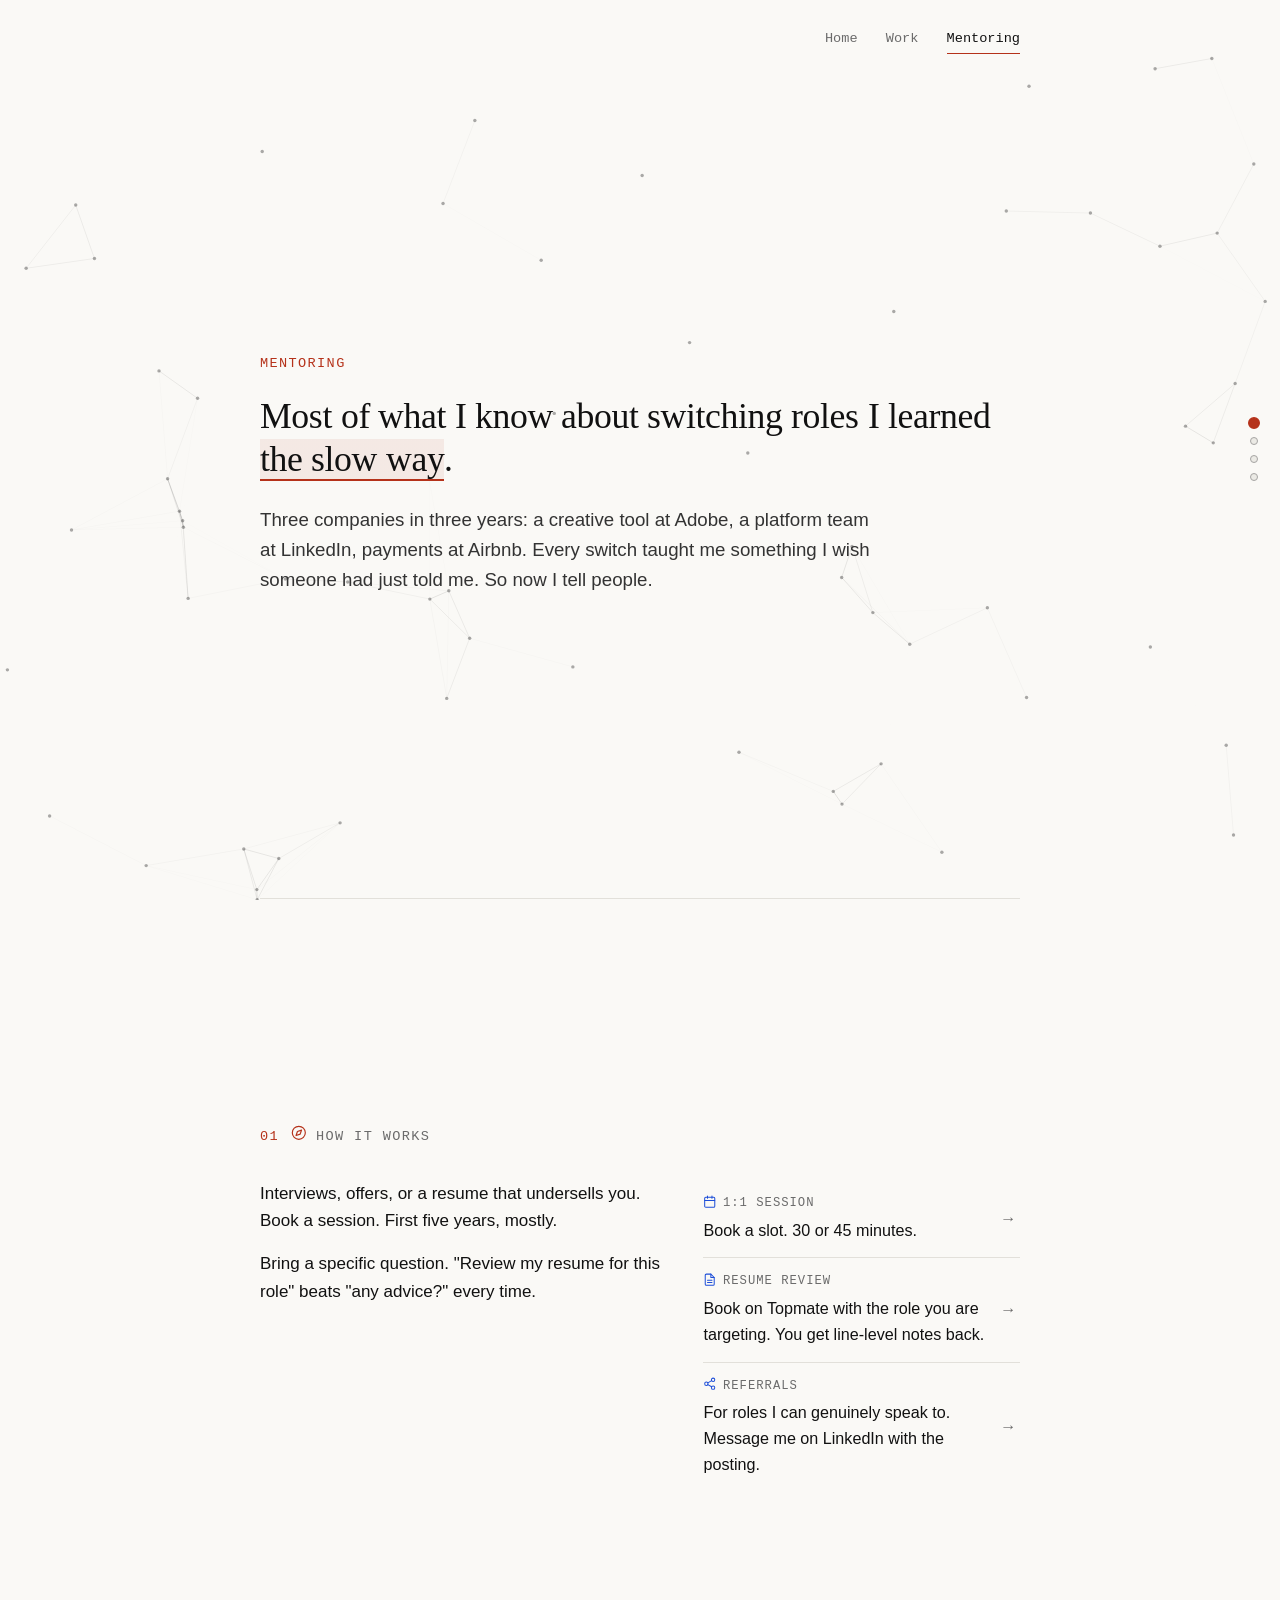
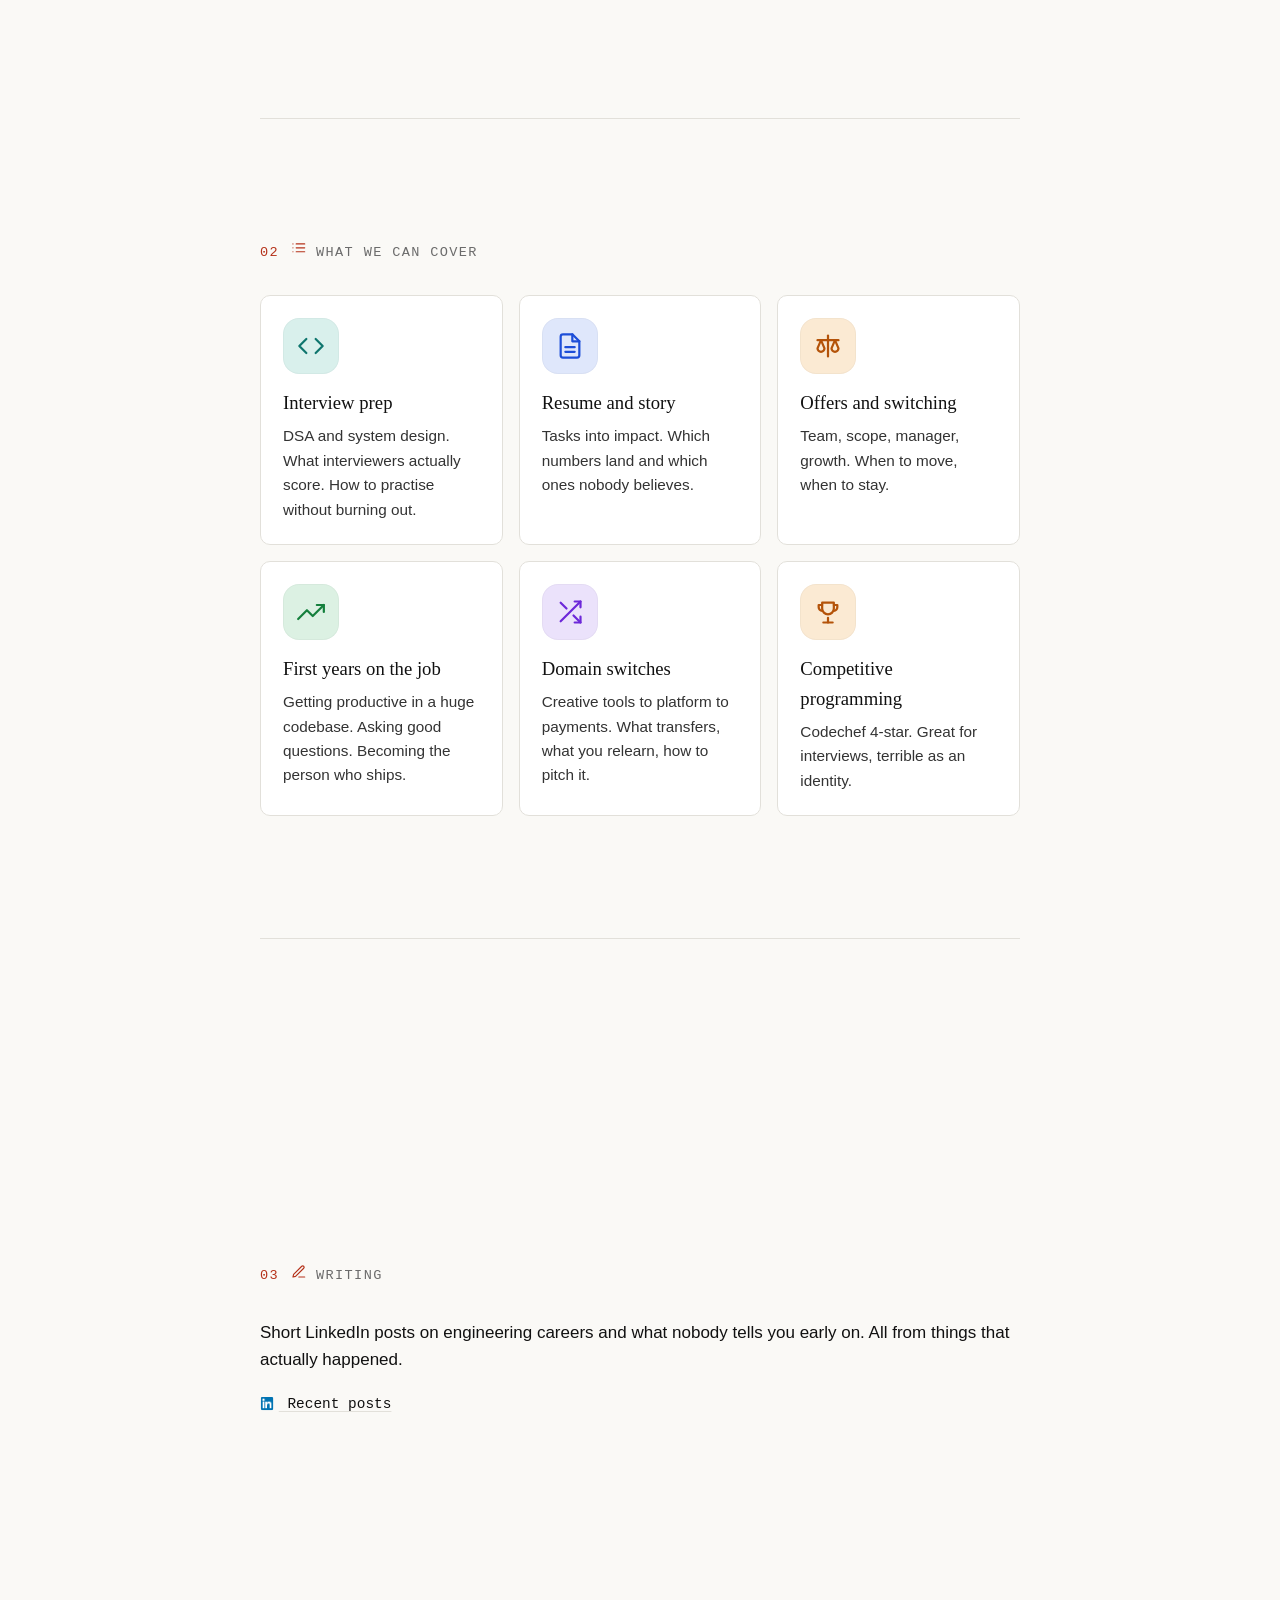
==== mentoring.html @ c5a475c9 "Portfolio site Co-Authored-By: Claude Fable 5.1 <noreply@anthropic.com>" ====
<!doctype html>
<html lang="en">
<head>
  <meta charset="utf-8">
  <meta name="viewport" content="width=device-width, initial-scale=1">
  <title>Mentoring · Shreya Anand</title>
  <meta name="description" content="Shreya Anand mentors software engineers in their first five years: interview prep, resume reviews, referrals, and deciding between offers.">
  <link rel="stylesheet" href="styles.css">
</head>
<body>
  <canvas id="net" aria-hidden="true"></canvas>
  <div class="progress" id="progress" aria-hidden="true"></div>

  <header class="top">
    <nav>
      <a href="index.html">Home</a>
      <a href="work.html">Work</a>
      <a href="mentoring.html" aria-current="page">Mentoring</a>
    </nav>
  </header>

  <main>
    <section class="page-head">
      <p class="eyebrow"><span class="num">Mentoring</span></p>
      <h1>Most of what I know about switching roles I learned <span class="mark" data-mark>the slow way</span>.</h1>
      <p class="lede">Three companies in three years: a creative tool at Adobe, a platform team at LinkedIn, payments at Airbnb. Every switch taught me something I wish someone had just told me. So now I tell people.</p>
    </section>

    <section class="section reveal">
      <h2><span class="num">01</span><i class="ic" data-icon="compass"></i>How it works</h2>
      <div class="grid two">
        <div>
          <p>Interviews, offers, or a resume that undersells you. Book a session. First five years, mostly.</p>
          <p>Bring a specific question. "Review my resume for this role" beats "any advice?" every time.</p>
        </div>
        <ul class="list">
          <li><a class="row-link" href="https://topmate.io/iamshreyaanand"><span class="label"><i class="ic" data-icon="calendar"></i>1:1 session</span><span>Book a slot. 30 or 45 minutes.</span><span class="arrow">→</span></a></li>
          <li><a class="row-link" href="https://topmate.io/iamshreyaanand"><span class="label"><i class="ic" data-icon="file-text"></i>Resume review</span><span>Book on Topmate with the role you are targeting. You get line-level notes back.</span><span class="arrow">→</span></a></li>
          <li><a class="row-link" href="https://www.linkedin.com/in/iamshreyaanand"><span class="label"><i class="ic" data-icon="share"></i>Referrals</span><span>For roles I can genuinely speak to. Message me on LinkedIn with the posting.</span><span class="arrow">→</span></a></li>
        </ul>
      </div>
    </section>

    <section class="section reveal">
      <h2><span class="num">02</span><i class="ic" data-icon="list"></i>What we can cover</h2>
      <div class="grid three tight">
        <article class="skill"><i class="ic big" data-icon="code"></i><h3>Interview prep</h3><p>DSA and system design. What interviewers actually score. How to practise without burning out.</p></article>
        <article class="skill"><i class="ic big" data-icon="file-text"></i><h3>Resume and story</h3><p>Tasks into impact. Which numbers land and which ones nobody believes.</p></article>
        <article class="skill"><i class="ic big" data-icon="scale"></i><h3>Offers and switching</h3><p>Team, scope, manager, growth. When to move, when to stay.</p></article>
        <article class="skill"><i class="ic big" data-icon="trending"></i><h3>First years on the job</h3><p>Getting productive in a huge codebase. Asking good questions. Becoming the person who ships.</p></article>
        <article class="skill"><i class="ic big" data-icon="shuffle"></i><h3>Domain switches</h3><p>Creative tools to platform to payments. What transfers, what you relearn, how to pitch it.</p></article>
        <article class="skill"><i class="ic big" data-icon="trophy"></i><h3>Competitive programming</h3><p>Codechef 4-star. Great for interviews, terrible as an identity.</p></article>
      </div>
    </section>

    <section class="section reveal">
      <h2><span class="num">03</span><i class="ic" data-icon="edit"></i>Writing</h2>
      <p>Short LinkedIn posts on engineering careers and what nobody tells you early on. All from things that actually happened.</p>
      <p class="hero-links"><a href="https://www.linkedin.com/in/iamshreyaanand/recent-activity/all/"><img class="logo-sm" src="img/linkedin.png" alt="LinkedIn logo"> Recent posts</a></p>
    </section>
  </main>

  <script src="app.js"></script>
</body>
</html>
---- styles.css ----
:root {
  --bg: #faf9f6; --ink: #111111; --muted: #6b6b6b; --rule: #e2e0da; --card: #ffffff;
  --accent: #b5321a; --accent-soft: rgba(181,50,26,.08);
  --max: 760px;
  --serif: "Iowan Old Style", "Palatino Linotype", "Book Antiqua", Palatino, Georgia, serif;
  --sans: -apple-system, BlinkMacSystemFont, "Segoe UI", Helvetica, Arial, sans-serif;
  --mono: "SF Mono", ui-monospace, Menlo, Consolas, "Liberation Mono", monospace;
}
* { box-sizing: border-box; }
html { font-size: 17px; -webkit-text-size-adjust: 100%; }
body { margin: 0; background: var(--bg); color: var(--ink); font-family: var(--sans); line-height: 1.6; padding: 0 16px; }
a { color: var(--ink); text-decoration: underline; text-decoration-color: var(--rule); text-underline-offset: 3px; transition: text-decoration-color .2s, color .2s; }
a:hover { text-decoration-color: var(--accent); }
code, kbd { font-family: var(--mono); font-size: .8em; }
kbd { border: 1px solid var(--rule); border-radius: 4px; padding: 1px 6px; color: var(--muted); background: var(--card); }

#net { position: fixed; inset: 0; width: 100%; height: 100%; z-index: 0; pointer-events: none; }
.progress { position: fixed; top: 0; left: 0; height: 2px; width: 0; background: var(--accent); z-index: 3; transition: width .1s linear; }
.top, main, footer { position: relative; z-index: 1; max-width: var(--max); margin: 0 auto; }

.top { display: flex; justify-content: flex-end; align-items: baseline; padding: 28px 0; font-family: var(--mono); font-size: .8rem; }
.wordmark { text-decoration: none; letter-spacing: .02em; }
nav a { text-decoration: none; margin-left: 20px; color: var(--muted); position: relative; }
nav a::after { content: ""; position: absolute; left: 0; right: 0; bottom: -4px; height: 1px; background: var(--accent); transform: scaleX(0); transform-origin: left; transition: transform .25s; }
nav a:hover, nav a.active { color: var(--ink); }
nav a:hover::after, nav a.active::after { transform: scaleX(1); }

.hero { padding: 72px 0 56px; }
.eyebrow { font-family: var(--mono); font-size: .8rem; color: var(--muted); margin: 0 0 20px; display: flex; align-items: center; gap: 10px; }
.dot { width: 8px; height: 8px; border-radius: 50%; background: var(--accent); animation: pulse 2.2s infinite; }
@keyframes pulse { 0% { box-shadow: 0 0 0 0 rgba(181,50,26,.45);} 70% { box-shadow: 0 0 0 10px rgba(181,50,26,0);} 100% { box-shadow: 0 0 0 0 rgba(181,50,26,0);} }
h1 { font-family: var(--serif); font-weight: 400; font-size: 2.4rem; line-height: 1.2; letter-spacing: -.01em; margin: 0 0 24px; }
.mark { background-image: linear-gradient(var(--accent-soft), var(--accent-soft)); background-repeat: no-repeat; background-size: 0% 100%; background-position: 0 0; border-bottom: 2px solid transparent; transition: background-size .9s cubic-bezier(.2,.7,.2,1), border-color .6s; }
.mark.on { background-size: 100% 100%; border-bottom-color: var(--accent); }
.lede { font-size: 1.1rem; color: #333; margin: 0 0 28px; max-width: 620px; }
.hero-links a { margin-right: 24px; font-family: var(--mono); font-size: .85rem; }
.hero-links.stack a { display: block; margin: 0 0 10px; }
.term-link kbd { margin-left: 4px; }
.hint { font-family: var(--mono); font-size: .72rem; color: var(--muted); margin-top: 48px; opacity: .7; }

.section { border-top: 1px solid var(--rule); padding: 56px 0; }
.reveal { opacity: 0; transform: translateY(20px); transition: opacity .7s ease, transform .7s ease; }
.reveal.in { opacity: 1; transform: none; }
h2 { font-family: var(--mono); font-weight: 400; font-size: .8rem; text-transform: uppercase; letter-spacing: .1em; color: var(--muted); margin: 0 0 32px; display: flex; align-items: baseline; }
.num { color: var(--accent); margin-right: 12px; }
.h2-hint { margin-left: auto; text-transform: none; letter-spacing: 0; font-size: .72rem; opacity: .75; }
h3 { font-family: var(--serif); font-weight: 400; font-size: 1.3rem; margin: 0 0 8px; }
p { margin: 0 0 16px; }

.grid { display: grid; gap: 24px; }
.grid.three { grid-template-columns: repeat(3, 1fr); }
.grid.two { grid-template-columns: 1.3fr 1fr; gap: 32px; }

.pillar { position: relative; padding: 22px 20px 20px; margin: -22px -20px 0; border-radius: 10px; border: 1px solid transparent; transition: border-color .25s, background .25s, transform .25s, box-shadow .25s; outline: none; }
.pillar:hover, .pillar:focus-visible { background: var(--card); border-color: var(--rule); transform: translateY(-4px); box-shadow: 0 24px 50px -36px rgba(0,0,0,.35); }
.pillar-k { font-family: var(--mono); font-size: .72rem; color: var(--accent); display: block; margin-bottom: 10px; }
.pillar p { font-size: .95rem; color: #333; }
.pillar .more { font-family: var(--mono); font-size: .8rem; }
.chips { list-style: none; padding: 0; margin: 4px 0 0; display: flex; flex-wrap: wrap; gap: 6px; }
.chips li { font-family: var(--mono); font-size: .72rem; border: 1px solid var(--rule); border-radius: 999px; padding: 3px 10px; color: var(--muted); transition: border-color .2s, color .2s, background .2s; }
.pillar:hover .chips li { color: var(--ink); }
.chips li:hover { border-color: var(--accent); background: var(--accent-soft); }

.list { list-style: none; margin: 0; padding: 0; }
.list li { border-bottom: 1px solid var(--rule); font-size: .95rem; }
.list li:last-child { border-bottom: 0; }
.row-link { display: grid; grid-template-columns: 1fr 20px; align-items: center; column-gap: 12px; padding: 14px 8px; margin: 0 -8px; border-radius: 8px; text-decoration: none; transition: background .2s, padding-left .2s; }
.row-link .label { grid-column: 1; }
.row-link .arrow { grid-column: 2; grid-row: 1 / span 2; color: var(--muted); transition: transform .2s, color .2s; }
.row-link:hover { background: var(--card); padding-left: 14px; }
.row-link:hover .arrow { transform: translateX(4px); color: var(--accent); }
.label { display: block; font-family: var(--mono); font-size: .72rem; text-transform: uppercase; letter-spacing: .08em; color: var(--muted); margin-bottom: 4px; }
.list.plain li { display: grid; grid-template-columns: 140px 1fr; gap: 16px; align-items: baseline; padding: 14px 0; }
.list.plain .label { margin: 0; }
.stagger { opacity: 0; transform: translateX(-10px); transition: opacity .5s ease, transform .5s ease; }
.in .stagger { opacity: 1; transform: none; }
.in .stagger:nth-child(1) { transition-delay: .05s; } .in .stagger:nth-child(2) { transition-delay: .15s; }
.in .stagger:nth-child(3) { transition-delay: .25s; } .in .stagger:nth-child(4) { transition-delay: .35s; }

.xp details { border-bottom: 1px solid var(--rule); }
.xp details:last-child { border-bottom: 0; }
.xp summary { list-style: none; display: grid; grid-template-columns: 140px 1fr 1fr 20px; gap: 16px; align-items: baseline; padding: 20px 0; cursor: pointer; }
.xp summary::-webkit-details-marker { display: none; }
.xp summary:hover .org { color: var(--accent); }
.when { font-family: var(--mono); font-size: .8rem; color: var(--muted); }
.org { font-family: var(--serif); font-size: 1.25rem; transition: color .2s; }
.role { color: var(--muted); font-size: .9rem; }
.chev { font-family: var(--mono); color: var(--muted); text-align: right; transition: transform .25s, color .25s; }
details[open] .chev { transform: rotate(45deg); color: var(--accent); }
.xp-body { padding: 0 0 22px 156px; color: #333; font-size: .95rem; animation: fade .3s ease; }
.xp-body p { margin: 0; }
@keyframes fade { from { opacity: 0; transform: translateY(6px);} to { opacity: 1; transform: none;} }

.term { background: var(--card); border: 1px solid var(--rule); border-radius: 12px; overflow: hidden; font-family: var(--mono); font-size: .85rem; box-shadow: 0 30px 60px -40px rgba(0,0,0,.35); }
.term-bar { display: flex; align-items: center; gap: 8px; padding: 10px 14px; background: #f1efe9; border-bottom: 1px solid var(--rule); }
.term-bar span { width: 11px; height: 11px; border-radius: 50%; }
.term-bar span:nth-child(1) { background: #ff5f57; } .term-bar span:nth-child(2) { background: #febc2e; } .term-bar span:nth-child(3) { background: #28c840; }
.term-bar em { margin-left: auto; font-style: normal; color: var(--muted); font-size: .75rem; }
.term-out { padding: 16px 18px 0; min-height: 200px; max-height: 340px; overflow-y: auto; white-space: pre-wrap; line-height: 1.55; }
.term-out .cmd { color: var(--accent); } .term-out .dim { color: var(--muted); } .term-out .err { color: #b00020; }
.term-in { display: flex; align-items: center; gap: 10px; padding: 12px 18px 16px; }
.prompt { color: var(--accent); }
.term-in input { flex: 1; background: none; border: 0; outline: 0; color: var(--ink); font: inherit; caret-color: var(--accent); }
.term-in input::placeholder { color: #b8b5ad; }

.contact p { max-width: 560px; }
footer { display: flex; justify-content: space-between; flex-wrap: wrap; gap: 8px; border-top: 1px solid var(--rule); padding: 28px 0 48px; font-family: var(--mono); font-size: .75rem; color: var(--muted); }

@media (max-width: 680px) {
  html { font-size: 16px; }
  .hero { padding: 48px 0 40px; }
  h1 { font-size: 1.9rem; }
  nav a { margin-left: 14px; }
  .hero-links a { display: block; margin: 0 0 10px; }
  .grid.three, .grid.two { grid-template-columns: 1fr; gap: 20px; }
  .pillar { margin: 0; padding: 18px 16px; border-color: var(--rule); background: var(--card); }
  .list.plain li { grid-template-columns: 1fr; gap: 4px; }
  .xp summary { grid-template-columns: 1fr 20px; gap: 2px 12px; }
  .xp .when { grid-column: 1; grid-row: 1; } .xp .chev { grid-column: 2; grid-row: 1; }
  .xp .org { grid-column: 1; grid-row: 2; } .xp .role { grid-column: 1; grid-row: 3; }
  .xp-body { padding-left: 0; }
  .h2-hint { display: none; }
}
@media (prefers-reduced-motion: reduce) {
  .reveal, .stagger { opacity: 1; transform: none; transition: none; }
  .dot { animation: none; } .mark { transition: none; }
}

/* ---------- multi-page additions ---------- */
nav a[aria-current="page"] { color: var(--ink); }
nav a[aria-current="page"]::after { transform: scaleX(1); }
.page-head { padding: 56px 0 48px; }
.page-head .eyebrow .num { margin: 0; text-transform: uppercase; letter-spacing: .1em; }
.page-head h1 { font-size: 2.1rem; }
.h2-hint[href] { text-decoration: none; color: var(--muted); } .h2-hint[href]:hover { color: var(--accent); }
.pillar { display: block; text-decoration: none; color: inherit; }
.pillar .more { display: inline-block; margin-top: 10px; font-family: var(--mono); font-size: .8rem; text-decoration: underline; text-decoration-color: var(--rule); text-underline-offset: 3px; }
.pillar:hover .more { text-decoration-color: var(--accent); }
.grid.tight { gap: 16px; }
.skill { padding: 18px; border: 1px solid var(--rule); border-radius: 10px; background: var(--card); transition: transform .25s, border-color .25s, box-shadow .25s; }
.skill:hover { transform: translateY(-3px); border-color: var(--accent); box-shadow: 0 20px 40px -32px rgba(0,0,0,.3); }
.skill h3 { font-size: 1.1rem; margin-bottom: 6px; }
.skill p { font-size: .9rem; color: #333; margin: 0; }
.cases { list-style: none; margin: 0; padding: 0; }
.case { border-top: 1px solid var(--rule); }
.case:last-child { border-bottom: 1px solid var(--rule); }
.case a { display: grid; grid-template-columns: 170px 1fr; gap: 16px; padding: 22px 8px; margin: 0 -8px; border-radius: 8px; text-decoration: none; transition: background .2s; }
.case a:hover { background: var(--card); } .case a:hover h3 { color: var(--accent); }
.case-meta { display: block; font-family: var(--mono); font-size: .75rem; color: var(--muted); margin-bottom: 6px; }
.case h3 { transition: color .2s; grid-column: 2; margin: 0 0 6px; } .case p { grid-column: 2; margin: 0; font-size: .95rem; color: #333; }
.case a .case-meta { grid-column: 1; grid-row: 1 / span 2; padding-top: 6px; }
.study { display: grid; grid-template-columns: 170px 1fr; gap: 24px; padding: 36px 0; border-top: 1px solid var(--rule); scroll-margin-top: 80px; }
.study:first-of-type { border-top: 0; padding-top: 8px; }
.study-side .chips { margin-top: 12px; }
.study h3 { font-size: 1.6rem; margin-bottom: 12px; }
.study-lead { font-size: 1.1rem; color: var(--ink); }
.study-main p { color: #333; max-width: 560px; }
.study-main .mini { margin: 0 0 16px; padding-left: 18px; color: #333; font-size: .95rem; }
.stats { display: flex; flex-wrap: wrap; gap: 28px; margin: 20px 0 0; padding-top: 16px; border-top: 1px dashed var(--rule); }
.stats div { display: flex; flex-direction: column-reverse; }
.stats dt { font-family: var(--mono); font-size: .72rem; text-transform: uppercase; letter-spacing: .08em; color: var(--muted); }
.stats dd { margin: 0; font-family: var(--serif); font-size: 1.5rem; color: var(--accent); }
footer a { color: var(--muted); } footer a:hover { color: var(--ink); }
@media (max-width: 680px) {
  .page-head h1 { font-size: 1.7rem; }
  .case a, .study { grid-template-columns: 1fr; gap: 8px; }
  .case a .case-meta { grid-row: auto; padding: 0; } .case h3, .case p { grid-column: 1; }
  .study h3 { font-size: 1.35rem; }
}

/* ---------- icons ---------- */
.ic { display: inline-block; width: 1em; height: 1em; vertical-align: -.15em; margin-right: .45em; color: var(--accent); flex: none; }
.ic svg { width: 100%; height: 100%; fill: none; stroke: currentColor; stroke-width: 1.7; stroke-linecap: round; stroke-linejoin: round; overflow: visible; }
.ic svg * { stroke-dasharray: 1; stroke-dashoffset: 1; }
.in .ic svg *, .hero .ic svg *, .page-head .ic svg *, .top .ic svg *, footer .ic svg * { animation: draw 1.1s cubic-bezier(.3,.7,.2,1) forwards; }
.in .ic svg *:nth-child(2), .hero .ic svg *:nth-child(2) { animation-delay: .15s; }
.in .ic svg *:nth-child(3), .hero .ic svg *:nth-child(3) { animation-delay: .3s; }
.in .ic svg *:nth-child(n+4), .hero .ic svg *:nth-child(n+4) { animation-delay: .45s; }
@keyframes draw { to { stroke-dashoffset: 0; } }
h2 .ic { font-size: 1.15em; margin-right: .6em; vertical-align: -.2em; }
.label .ic { font-size: 1.1em; color: var(--muted); }
.hero-links .ic, footer .ic { margin-right: .3em; vertical-align: -.18em; }
.case-meta .ic { margin-right: .5em; vertical-align: -.2em; }
.pillar-k .ic { font-size: 1.3em; margin-right: .5em; vertical-align: -.25em; }
.study h3 .ic { font-size: .8em; vertical-align: -.05em; }
.skill > .ic { display: block; font-size: 1.5rem; margin: 0 0 12px; }
a:hover .ic, .pillar:hover .ic, .skill:hover .ic, .row-link:hover .ic { animation: nudge .5s ease; }
@keyframes nudge { 30% { transform: translateY(-3px) rotate(-6deg); } 60% { transform: translateY(0) rotate(4deg); } }

/* ---------- headline words ---------- */
h1.words .w { display: inline-block; opacity: 0; transform: translateY(.5em); animation: rise .7s cubic-bezier(.2,.7,.2,1) forwards; }
@keyframes rise { to { opacity: 1; transform: none; } }

/* ---------- experience timeline ---------- */
.xp { position: relative; padding-left: 28px; }
.xp::before { content: ""; position: absolute; left: 7px; top: 24px; bottom: 24px; width: 1px; background: var(--rule); transform: scaleY(0); transform-origin: top; transition: transform 1.4s cubic-bezier(.2,.7,.2,1) .2s; }
.in .xp::before { transform: scaleY(1); }
.xp details { position: relative; }
.xp details::before { content: ""; position: absolute; left: -25px; top: 29px; width: 9px; height: 9px; border-radius: 50%; background: var(--bg); border: 1.5px solid var(--muted); transition: background .3s, border-color .3s, transform .3s; }
.xp details[open]::before, .xp details:hover::before { background: var(--accent); border-color: var(--accent); transform: scale(1.2); }
.xp summary { grid-template-columns: 112px 1fr 1fr 20px; }
.xp-body { padding-left: 128px; }

/* ---------- stats ---------- */
.in .stats dd { animation: pop .6s cubic-bezier(.2,.9,.3,1.3) both .3s; }
@keyframes pop { from { opacity: 0; transform: scale(.85); } }

@media (max-width: 680px) {
  .xp { padding-left: 22px; }
  .xp details::before { left: -19px; top: 26px; }
  .xp summary { grid-template-columns: 1fr 20px; }
  .xp-body { padding-left: 0; }
  .skill > .ic { font-size: 1.3rem; }
}
@media (prefers-reduced-motion: reduce) {
  .ic svg * { stroke-dasharray: none; stroke-dashoffset: 0; animation: none !important; }
  h1.words .w { opacity: 1; transform: none; animation: none; }
  .xp::before { transform: none; transition: none; }
  .stats dd, a:hover .ic { animation: none !important; }
}

/* ---------- colour tones and big badges ---------- */
:root {
  --t-red: #b5321a; --t-red-soft: #f6e3de;
  --t-teal: #0f766e; --t-teal-soft: #d9f0ec;
  --t-amber: #b45309; --t-amber-soft: #fbead3;
  --t-blue: #1d4ed8; --t-blue-soft: #dfe7fb;
  --t-violet: #6d28d9; --t-violet-soft: #ebe2fb;
  --t-green: #15803d; --t-green-soft: #dcf1e3;
}
.ic[data-tone="red"] { color: var(--t-red); --soft: var(--t-red-soft); }
.ic[data-tone="teal"] { color: var(--t-teal); --soft: var(--t-teal-soft); }
.ic[data-tone="amber"] { color: var(--t-amber); --soft: var(--t-amber-soft); }
.ic[data-tone="blue"] { color: var(--t-blue); --soft: var(--t-blue-soft); }
.ic[data-tone="violet"] { color: var(--t-violet); --soft: var(--t-violet-soft); }
.ic[data-tone="green"] { color: var(--t-green); --soft: var(--t-green-soft); }
.ic svg { stroke-width: 1.8; }
.ic.big { width: 56px; height: 56px; border-radius: 16px; background: var(--soft, var(--accent-soft)); display: inline-flex; align-items: center; justify-content: center; margin: 0 0 14px; vertical-align: top; box-shadow: inset 0 0 0 1px rgba(0,0,0,.03); transition: transform .35s cubic-bezier(.2,.9,.3,1.4), box-shadow .3s; }
.ic.big svg { width: 28px; height: 28px; stroke-width: 1.9; }
.in .ic.big, .hero .ic.big { animation: badge-in .7s cubic-bezier(.2,.9,.3,1.4) both; }
.in .ic.big:nth-of-type(1) { animation-delay: .05s; }
@keyframes badge-in { from { opacity: 0; transform: scale(.5) rotate(-12deg); } }
.in .ic.big::after { content: ""; }
.pillar:hover .ic.big, .skill:hover .ic.big, .contact-card:hover .ic.big, .case a:hover .ic.big, .study:hover .ic.big { transform: translateY(-4px) scale(1.08) rotate(-6deg); box-shadow: 0 12px 24px -14px currentColor; }
.ic.big.float { animation: float 5s ease-in-out infinite; }
@keyframes float { 0%,100% { transform: translateY(0); } 50% { transform: translateY(-4px); } }

/* badges in context */
.case-meta .ic.big { display: block; margin: 0 0 10px; }
.study-side .ic.big { display: block; margin: 0 0 12px; }
.study-side .case-meta { display: block; }
.skill > .ic.big, .pillar > .ic.big { display: inline-flex; }
.pillar > .ic.big { margin-bottom: 14px; }
.skill { padding: 22px; }

/* contact cards */
.contact-grid { display: grid; grid-template-columns: repeat(3, 1fr); gap: 16px; }
.contact-card { display: flex; flex-direction: column; align-items: flex-start; background: var(--card); border: 1px solid var(--rule); border-radius: 16px; padding: 22px; text-decoration: none; transition: transform .3s cubic-bezier(.2,.9,.3,1.3), border-color .25s, box-shadow .3s; }
.contact-card:hover { transform: translateY(-5px); border-color: transparent; box-shadow: 0 28px 50px -34px rgba(0,0,0,.4); }
.contact-card span { font-family: var(--serif); font-size: 1.25rem; }
.contact-card small { font-family: var(--mono); font-size: .72rem; color: var(--muted); margin-top: 4px; word-break: break-all; }
.contact-card .ic.big { margin-bottom: 16px; }

/* ---------- staggered card and row entrances ---------- */
.reveal .pillar, .reveal .skill, .reveal .contact-card, .reveal .case, .reveal .xp details, .reveal .row-link { opacity: 0; transform: translateY(18px); transition: opacity .6s ease, transform .6s cubic-bezier(.2,.7,.2,1); }
.reveal.in .pillar, .reveal.in .skill, .reveal.in .contact-card, .reveal.in .case, .reveal.in .xp details, .reveal.in .row-link { opacity: 1; transform: none; }
.reveal.in :is(.pillar, .skill, .contact-card, .case, .xp details, .row-link):nth-child(1) { transition-delay: .05s; }
.reveal.in :is(.pillar, .skill, .contact-card, .case, .xp details, .row-link):nth-child(2) { transition-delay: .15s; }
.reveal.in :is(.pillar, .skill, .contact-card, .case, .xp details, .row-link):nth-child(3) { transition-delay: .25s; }
.reveal.in :is(.pillar, .skill, .contact-card, .case, .xp details, .row-link):nth-child(4) { transition-delay: .35s; }
.reveal.in :is(.pillar, .skill, .contact-card, .case, .xp details, .row-link):nth-child(5) { transition-delay: .45s; }
.reveal.in :is(.pillar, .skill, .contact-card, .case, .xp details, .row-link):nth-child(6) { transition-delay: .55s; }
.reveal.in .pillar:hover, .reveal.in .skill:hover { transition-delay: 0s; }
.reveal.in .pillar:hover { transform: translateY(-4px); }
.reveal.in .skill:hover { transform: translateY(-3px); }
.reveal.in .contact-card:hover { transform: translateY(-5px); }
.list li .row-link { opacity: 1; transform: none; }
.reveal h2 { opacity: 0; transform: translateX(-16px); transition: opacity .6s ease, transform .6s cubic-bezier(.2,.7,.2,1); }
.reveal.in h2 { opacity: 1; transform: none; }
h2 .ic { color: var(--accent); }
.chips li { transition: transform .2s, border-color .2s, color .2s, background .2s; }
.chips li:hover { transform: translateY(-2px); }

@media (max-width: 680px) {
  .contact-grid { grid-template-columns: 1fr; }
  .ic.big { width: 48px; height: 48px; border-radius: 14px; } .ic.big svg { width: 24px; height: 24px; }
}
@media (prefers-reduced-motion: reduce) {
  .ic.big, .reveal .pillar, .reveal .skill, .reveal .contact-card, .reveal .case, .reveal .xp details, .reveal h2 { animation: none !important; opacity: 1; transform: none; transition: none; }
}

/* ---------- company logos ---------- */
.logo { display: inline-flex; align-items: center; justify-content: center; width: 56px; height: 56px; border-radius: 16px; background: var(--card); border: 1px solid var(--rule); margin: 0 0 12px; box-shadow: 0 6px 16px -12px rgba(0,0,0,.35); transition: transform .35s cubic-bezier(.2,.9,.3,1.4), box-shadow .3s; }
.logo img { width: 30px; height: 30px; object-fit: contain; border-radius: 6px; }
.in .logo { animation: badge-in .7s cubic-bezier(.2,.9,.3,1.4) both .05s; }
.case a:hover .logo, .study:hover .logo, .contact-card:hover .logo { transform: translateY(-4px) scale(1.08) rotate(-4deg); box-shadow: 0 14px 24px -14px rgba(0,0,0,.4); }
.case-meta .logo, .study-side .logo { display: inline-flex; }
.case-meta .logo { display: flex; }
.logo-row { display: flex; gap: 8px; } .logo-row .logo { margin-bottom: 12px; }
.contact-card .logo { margin-bottom: 16px; }
.logo-sm { width: 20px; height: 20px; object-fit: contain; vertical-align: -.25em; margin-right: .5em; border-radius: 4px; }
.org .logo-sm { width: 22px; height: 22px; vertical-align: -.3em; margin-right: .55em; }
.hero-links .logo-sm, footer .logo-sm { width: 1em; height: 1em; vertical-align: -.15em; margin-right: .3em; }
.list.plain .logo-sm { vertical-align: -.3em; }
@media (max-width: 680px) { .logo { width: 48px; height: 48px; border-radius: 14px; } .logo img { width: 26px; height: 26px; } }
@media (prefers-reduced-motion: reduce) { .in .logo { animation: none; } }

/* =================== v8: motion upgrade =================== */
/* cross-document page transitions */
@view-transition { navigation: auto; }
::view-transition-old(root) { animation: vt-out .28s ease both; }
::view-transition-new(root) { animation: vt-in .45s cubic-bezier(.2,.7,.2,1) both; }
@keyframes vt-out { to { opacity: 0; transform: translateY(-10px); } }
@keyframes vt-in { from { opacity: 0; transform: translateY(14px); } }

/* hero words: blur in */
h1.words .w { filter: blur(10px); animation-name: rise-blur; animation-duration: .9s; }
@keyframes rise-blur { to { opacity: 1; transform: none; filter: blur(0); } }
.lede, .eyebrow, .hero-links { opacity: 0; animation: fade-up .9s cubic-bezier(.2,.7,.2,1) forwards; }
.eyebrow { animation-delay: .1s; } .lede { animation-delay: .7s; } .hero-links { animation-delay: .9s; }
@keyframes fade-up { from { opacity: 0; transform: translateY(12px); } to { opacity: 1; transform: none; } }

/* section rules draw in, headings wipe in */
.section { border-top: 0; position: relative; }
.section::before { content: ""; position: absolute; top: 0; left: 0; right: 0; height: 1px; background: var(--rule); transform: scaleX(0); transform-origin: left; transition: transform 1.1s cubic-bezier(.2,.7,.2,1); }
.section.in::before { transform: scaleX(1); }
.reveal h2 { transform: none; clip-path: inset(0 100% 0 0); transition: clip-path .9s cubic-bezier(.2,.7,.2,1), opacity .4s; }
.reveal.in h2 { clip-path: inset(0 0 0 0); }

/* smooth details */
.xp-body { animation: none; overflow: hidden; }
.xp details.animating .xp-body { display: block; }

/* 3d tilt + glare */
.pillar, .skill, .contact-card, .case a { --mx: 50%; --my: 50%; transform-style: preserve-3d; }
.pillar::after, .skill::after, .contact-card::after, .case a::after { content: ""; position: absolute; inset: 0; border-radius: inherit; pointer-events: none; opacity: 0; background: radial-gradient(260px circle at var(--mx) var(--my), rgba(255,255,255,.75), transparent 60%); transition: opacity .3s; }
.pillar, .skill, .contact-card, .case a { position: relative; }
.pillar:hover::after, .skill:hover::after, .contact-card:hover::after, .case a:hover::after { opacity: 1; }
.reveal.in .pillar:hover, .reveal.in .skill:hover, .reveal.in .contact-card:hover { transform: var(--tilt, translateY(-4px)); transition: transform .12s ease-out, box-shadow .3s, border-color .25s; }
.case a:hover { transform: var(--tilt, none); transition: transform .12s ease-out, background .2s; }

/* magnetic links */
.hero-links a, nav a, .btn, .more { display: inline-block; transition: transform .25s cubic-bezier(.2,.9,.3,1.3), color .2s, text-decoration-color .2s; }


/* terminal lines type in */
.term-out .line { opacity: 0; animation: fade-up .25s ease forwards; }

/* chips wave in */
.in .chips li { animation: chip-in .5s cubic-bezier(.2,.9,.3,1.3) both; }
.in .chips li:nth-child(1) { animation-delay: .25s; } .in .chips li:nth-child(2) { animation-delay: .32s; } .in .chips li:nth-child(3) { animation-delay: .39s; } .in .chips li:nth-child(4) { animation-delay: .46s; } .in .chips li:nth-child(5) { animation-delay: .53s; } .in .chips li:nth-child(n+6) { animation-delay: .6s; }
@keyframes chip-in { from { opacity: 0; transform: translateY(8px) scale(.9); } }

/* logo shimmer on hover */
.logo { position: relative; overflow: hidden; }
.logo::after { content: ""; position: absolute; top: -40%; bottom: -40%; width: 40%; left: -60%; background: linear-gradient(100deg, transparent, rgba(255,255,255,.9), transparent); transform: skewX(-20deg); transition: left .6s ease; }
.case a:hover .logo::after, .study:hover .logo::after, .contact-card:hover .logo::after { left: 130%; }

@media (prefers-reduced-motion: reduce) {
  ::view-transition-old(root), ::view-transition-new(root) { animation: none; }
  h1.words .w, .lede, .eyebrow, .hero-links, .in .chips li, .term-out .line { animation: none; opacity: 1; filter: none; transform: none; }
  .section::before { transform: none; transition: none; } .reveal h2 { clip-path: none; transition: none; }
}

/* =================== v8.1: bolder motion =================== */
.reveal { transform: translateY(70px) scale(.97); transition: opacity 1s cubic-bezier(.2,.7,.2,1), transform 1.1s cubic-bezier(.2,.7,.2,1); }
.reveal.in { transform: none; }
.reveal .pillar, .reveal .skill, .reveal .contact-card, .reveal .case, .reveal .xp details, .reveal .row-link, .reveal .study { opacity: 0; transition: opacity .9s ease, transform 1s cubic-bezier(.2,.7,.2,1); }
.reveal :is(.pillar, .skill, .contact-card):nth-child(odd) { transform: translateX(-60px) rotate(-1.5deg); }
.reveal :is(.pillar, .skill, .contact-card):nth-child(even) { transform: translateX(60px) rotate(1.5deg); }
.reveal :is(.case, .xp details, .row-link, .study) { transform: translateX(-50px); }
.reveal.in :is(.pillar, .skill, .contact-card, .case, .xp details, .row-link, .study) { opacity: 1; transform: none; }
.reveal.in :is(.pillar, .skill, .contact-card, .case, .xp details, .row-link, .study):nth-child(1) { transition-delay: .1s; }
.reveal.in :is(.pillar, .skill, .contact-card, .case, .xp details, .row-link, .study):nth-child(2) { transition-delay: .25s; }
.reveal.in :is(.pillar, .skill, .contact-card, .case, .xp details, .row-link, .study):nth-child(3) { transition-delay: .4s; }
.reveal.in :is(.pillar, .skill, .contact-card, .case, .xp details, .row-link, .study):nth-child(4) { transition-delay: .55s; }
.reveal.in :is(.pillar, .skill, .contact-card, .case, .xp details, .row-link, .study):nth-child(5) { transition-delay: .7s; }
.reveal.in :is(.pillar, .skill, .contact-card, .case, .xp details, .row-link, .study):nth-child(n+6) { transition-delay: .85s; }
.study { position: relative; }
/* the rule draws in red, then settles to grey */
.section::before { height: 2px; background: var(--accent); transition: transform 1.2s cubic-bezier(.2,.7,.2,1), background 1.2s ease 1s, height .6s ease 1.2s; }
.section.in::before { background: var(--rule); height: 1px; }
.reveal h2 { transition: clip-path 1.1s cubic-bezier(.2,.7,.2,1) .2s; }
.in .stagger { transition-duration: .9s; }
.in .stagger:nth-child(1) { transition-delay: .3s; } .in .stagger:nth-child(2) { transition-delay: .5s; } .in .stagger:nth-child(3) { transition-delay: .7s; } .in .stagger:nth-child(4) { transition-delay: .9s; }
.stagger { transform: translateX(-40px); }
/* hero: slower, bigger */
h1.words .w { transform: translateY(1em) scale(.9); filter: blur(16px); animation-duration: 1.3s; }
.lede { animation-delay: 1.1s; } .hero-links { animation-delay: 1.4s; animation-duration: 1.1s; }
.mark { transition-duration: 1.4s; }
/* timeline dots pulse once when revealed */
.in .xp details::before { animation: dot-pop .8s cubic-bezier(.2,.9,.3,1.6) both; }
.in .xp details:nth-child(2)::before { animation-delay: .2s; } .in .xp details:nth-child(3)::before { animation-delay: .4s; } .in .xp details:nth-child(4)::before { animation-delay: .6s; } .in .xp details:nth-child(5)::before { animation-delay: .8s; }
@keyframes dot-pop { 0% { transform: scale(0); } 60% { transform: scale(1.6); background: var(--accent); border-color: var(--accent); } 100% { transform: scale(1); } }
.xp::before { transition-duration: 2.2s; }
/* icons draw slower so you can see the stroke */
.in .ic svg *, .hero .ic svg * { animation-duration: 1.8s; }
.in .ic.big, .in .logo { animation-duration: 1s; }
/* cursor dot a touch larger */
@media (prefers-reduced-motion: reduce) {
  .reveal, .reveal .pillar, .reveal .skill, .reveal .contact-card, .reveal .case, .reveal .xp details, .reveal .row-link, .reveal .study, .stagger { opacity: 1; transform: none; transition: none; }
  .in .xp details::before { animation: none; }
}

/* =================== v9: visuals, less text, light themes =================== */
/* ---- illustrated cards ---- */
.viz-grid { display: grid; grid-template-columns: repeat(3, 1fr); gap: 16px; }
.viz { display: flex; flex-direction: column; background: var(--card); border: 1px solid var(--rule); border-radius: 18px; padding: 18px 20px 20px; text-decoration: none; color: inherit; position: relative; overflow: hidden; transition: transform .35s cubic-bezier(.2,.9,.3,1.3), box-shadow .35s, border-color .25s; }
a.viz:hover { transform: translateY(-5px); box-shadow: 0 30px 50px -36px rgba(0,0,0,.4); border-color: transparent; }
.viz h3 { font-size: 1.1rem; margin: 10px 0 4px; }
.viz p { font-size: .9rem; color: var(--muted); margin: 0; }
.viz p strong { color: var(--accent); font-weight: 650; }
.viz-cta { margin-top: 10px; font-family: var(--mono); font-size: .75rem; color: var(--accent); }
.viz-foot { margin: 14px 0 0; font-family: var(--mono); font-size: .78rem; }
.reveal .viz { opacity: 0; transform: translateY(40px) scale(.96); transition: opacity .9s ease, transform 1s cubic-bezier(.2,.7,.2,1); }
.reveal.in .viz { opacity: 1; transform: none; }
.reveal.in .viz:nth-child(1) { transition-delay: .1s; } .reveal.in .viz:nth-child(2) { transition-delay: .3s; } .reveal.in .viz:nth-child(3) { transition-delay: .5s; }

/* ---- inline illustrations ---- */
.ill { display: block; width: 100%; height: auto; aspect-ratio: 240 / 140; border-radius: 12px; background: var(--accent-soft); }
.ill * { fill: none; stroke: var(--accent); stroke-width: 2; stroke-linecap: round; stroke-linejoin: round; vector-effect: non-scaling-stroke; }
.ill .ill-src circle, .ill .ill-anchor rect { fill: var(--card); }
.ill .ill-dot, .ill .ill-hdot circle, .ill .ill-coins circle { fill: var(--accent); stroke: none; }
.ill .ill-line, .ill .ill-handles path, .ill .ill-arrow { stroke: var(--accent); opacity: .5; }
.ill .ill-store *, .ill .ill-doc, .ill .ill-shield, .ill .ill-medal, .ill .ill-mic { fill: var(--card); }
.ill .ill-px rect { fill: var(--ink); stroke: none; opacity: .5; animation: px-fade 3s ease-in-out infinite; }
.ill .ill-px rect:nth-child(odd) { animation-delay: .4s; } .ill .ill-px rect:nth-child(3n) { animation-delay: .9s; }
@keyframes px-fade { 0%,100% { opacity: .55; } 50% { opacity: .15; } }
.ill .ill-vec, .ill .ill-curve { stroke-width: 2.5; stroke-dasharray: 400; stroke-dashoffset: 400; animation: ill-draw 3.2s cubic-bezier(.4,0,.2,1) infinite; }
@keyframes ill-draw { 0% { stroke-dashoffset: 400; } 55% { stroke-dashoffset: 0; } 80% { stroke-dashoffset: 0; opacity: 1; } 95% { opacity: 0; } 100% { stroke-dashoffset: 400; opacity: 0; } }
.ill .ill-ring { opacity: 0; animation: ring 2.4s ease-out infinite; } .ill .ill-ring.r2 { animation-delay: 1.2s; }
@keyframes ring { 0% { transform: scale(.8); opacity: .6; } 100% { transform: scale(1.6); opacity: 0; } }
.ill .ill-ring { transform-origin: 120px 70px; transform-box: view-box; }
.ill .ill-tick { stroke-width: 3; stroke-dasharray: 60; stroke-dashoffset: 60; animation: tick 2.4s ease-out infinite; }
@keyframes tick { 0%,20% { stroke-dashoffset: 60; } 50%,100% { stroke-dashoffset: 0; } }
.ill .ill-coins circle { animation: bob 3s ease-in-out infinite; } .ill .ill-coins circle:nth-child(2) { animation-delay: .6s; } .ill .ill-coins circle:nth-child(3) { animation-delay: 1.2s; } .ill .ill-coins circle:nth-child(4) { animation-delay: 1.8s; }
@keyframes bob { 0%,100% { transform: translateY(0); } 50% { transform: translateY(-5px); } }
.ill .ill-seal path { stroke: var(--card); stroke-width: 2.5; } .ill .ill-seal circle { fill: var(--accent); }
.ill .ill-spark path { fill: var(--accent); stroke: none; animation: twinkle 2.2s ease-in-out infinite; } .ill .ill-spark path:nth-child(2) { animation-delay: 1.1s; }
@keyframes twinkle { 0%,100% { opacity: .2; transform: scale(.8); } 50% { opacity: 1; transform: scale(1.1); } }
.ill .ill-spark path { transform-box: fill-box; transform-origin: center; }
.ill .ill-rays path { animation: rays 2.6s ease-in-out infinite; stroke-width: 2.5; } @keyframes rays { 0%,100% { opacity: .2; } 50% { opacity: 1; } }
.ill .ill-star { fill: var(--accent); stroke: none; }
.ill .ill-wave path { animation: rays 2s ease-in-out infinite; } .ill .ill-wave path:nth-child(2), .ill .ill-wave path:nth-child(4) { animation-delay: .5s; }
.study .ill { max-width: 320px; margin: 0 0 18px; }
.study-main p { max-width: 520px; }
@media (max-width: 680px) { .viz-grid { grid-template-columns: 1fr; } .themes { margin-left: 12px; } }
@media (prefers-reduced-motion: reduce) { .ill * { animation: none !important; } .ill .ill-vec, .ill .ill-curve { stroke-dashoffset: 0; } .reveal .viz { opacity: 1; transform: none; } }

/* =================== v10: one section at a time =================== */
.viz-links { display: flex; flex-direction: column; gap: 6px; margin-top: 12px; padding-top: 12px; border-top: 1px dashed var(--rule); }
.viz-links .viz-cta { margin: 0; line-height: 1.4; }
.viz-links .viz-cta:hover { text-decoration: underline; }

@media (min-width: 901px) {
  .top { position: sticky; top: 0; z-index: 5; background: var(--bg); }
  .hero, .page-head, .section { min-height: calc(100vh - 80px); scroll-margin-top: 80px; display: flex; flex-direction: column; justify-content: center; padding: 48px 0; box-sizing: border-box; }
  .hero { min-height: calc(100vh - 80px); }
  .section > h2 { flex: none; }
  .section::before { top: 0; }
  /* dots on the right */
  .deck { position: fixed; right: 22px; top: 50%; transform: translateY(-50%); display: flex; flex-direction: column; gap: 10px; z-index: 5; }
  .deck a { width: 8px; height: 8px; border-radius: 50%; background: var(--rule); border: 1px solid var(--muted); opacity: .6; transition: transform .25s, background .25s, opacity .25s; position: relative; }
  .deck a:hover { transform: scale(1.4); opacity: 1; }
  .deck a.on { background: var(--accent); border-color: var(--accent); transform: scale(1.5); opacity: 1; }
  .deck a span { position: absolute; right: 18px; top: 50%; transform: translateY(-50%); white-space: nowrap; font-family: var(--mono); font-size: .7rem; color: var(--muted); opacity: 0; transition: opacity .2s; pointer-events: none; background: var(--card); padding: 2px 8px; border-radius: 6px; border: 1px solid var(--rule); }
  .deck a:hover span { opacity: 1; }
  /* keep the long sections readable: let them grow beyond the viewport */
  #experience, #terminal { justify-content: flex-start; }
}

/* ---- Know more button ---- */
.know { display: inline-flex; align-items: center; gap: 8px; margin-left: 6px; padding: 6px 14px; border-radius: 999px; background: var(--accent); color: #fff; font-family: var(--mono); font-size: .78rem; text-decoration: none; vertical-align: middle; box-shadow: 0 8px 18px -12px var(--accent); transition: transform .25s cubic-bezier(.2,.9,.3,1.4), box-shadow .25s, background .2s; }
.know:hover { transform: translateY(-2px); box-shadow: 0 14px 24px -12px var(--accent); background: #9a2a15; }
.know-arrow { display: inline-block; transition: transform .25s; }
.know:hover .know-arrow { transform: translateX(4px); }
.xp-body p { display: flex; flex-wrap: wrap; align-items: center; gap: 6px 0; }
.org .logo-sm + .logo-sm { margin-left: -2px; }

/* perf */
.section, .hero, .page-head { will-change: transform, opacity; }
#net { will-change: auto; }

/* native page snapping (desktop) */
@media (min-width: 901px) and (prefers-reduced-motion: no-preference) {
  html { scroll-snap-type: y mandatory; }
  .hero, .page-head, .section { scroll-snap-align: start; scroll-snap-stop: always; }
  footer { scroll-snap-align: end; }
}

/* patents card: numbered links */
.patent-links { list-style: none; margin: 12px 0 0; padding: 0; display: flex; flex-direction: column; gap: 8px; }
.patent-links a { display: flex; align-items: flex-start; gap: 10px; padding: 10px 12px; border-radius: 10px; background: var(--accent-soft); color: var(--ink); text-decoration: none; font-size: .9rem; line-height: 1.35; transition: transform .25s cubic-bezier(.2,.9,.3,1.3), background .2s, color .2s; }
.patent-links a:hover { transform: translateX(4px); background: var(--accent); color: #fff; }
.patent-links .pn { font-family: var(--mono); font-size: .75rem; color: var(--accent); flex: none; padding-top: 2px; }
.patent-links a:hover .pn { color: #fff; }
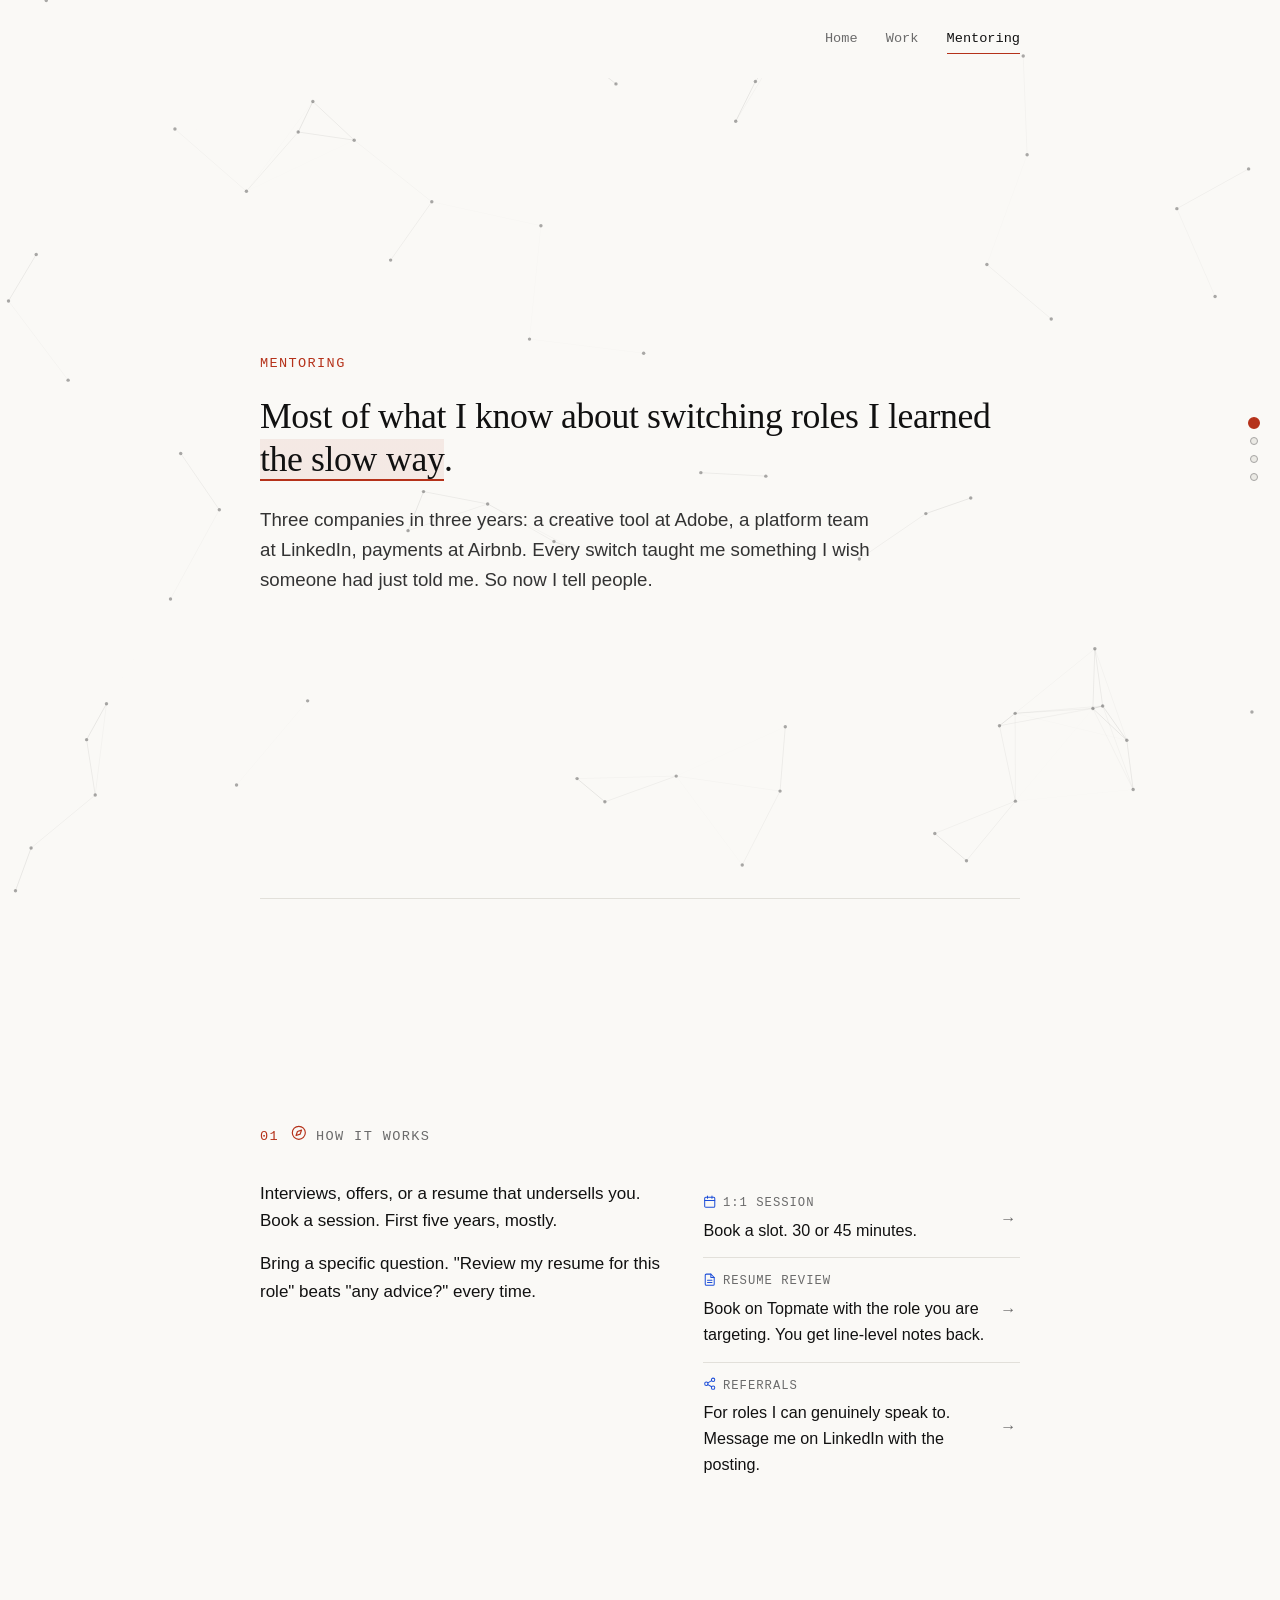
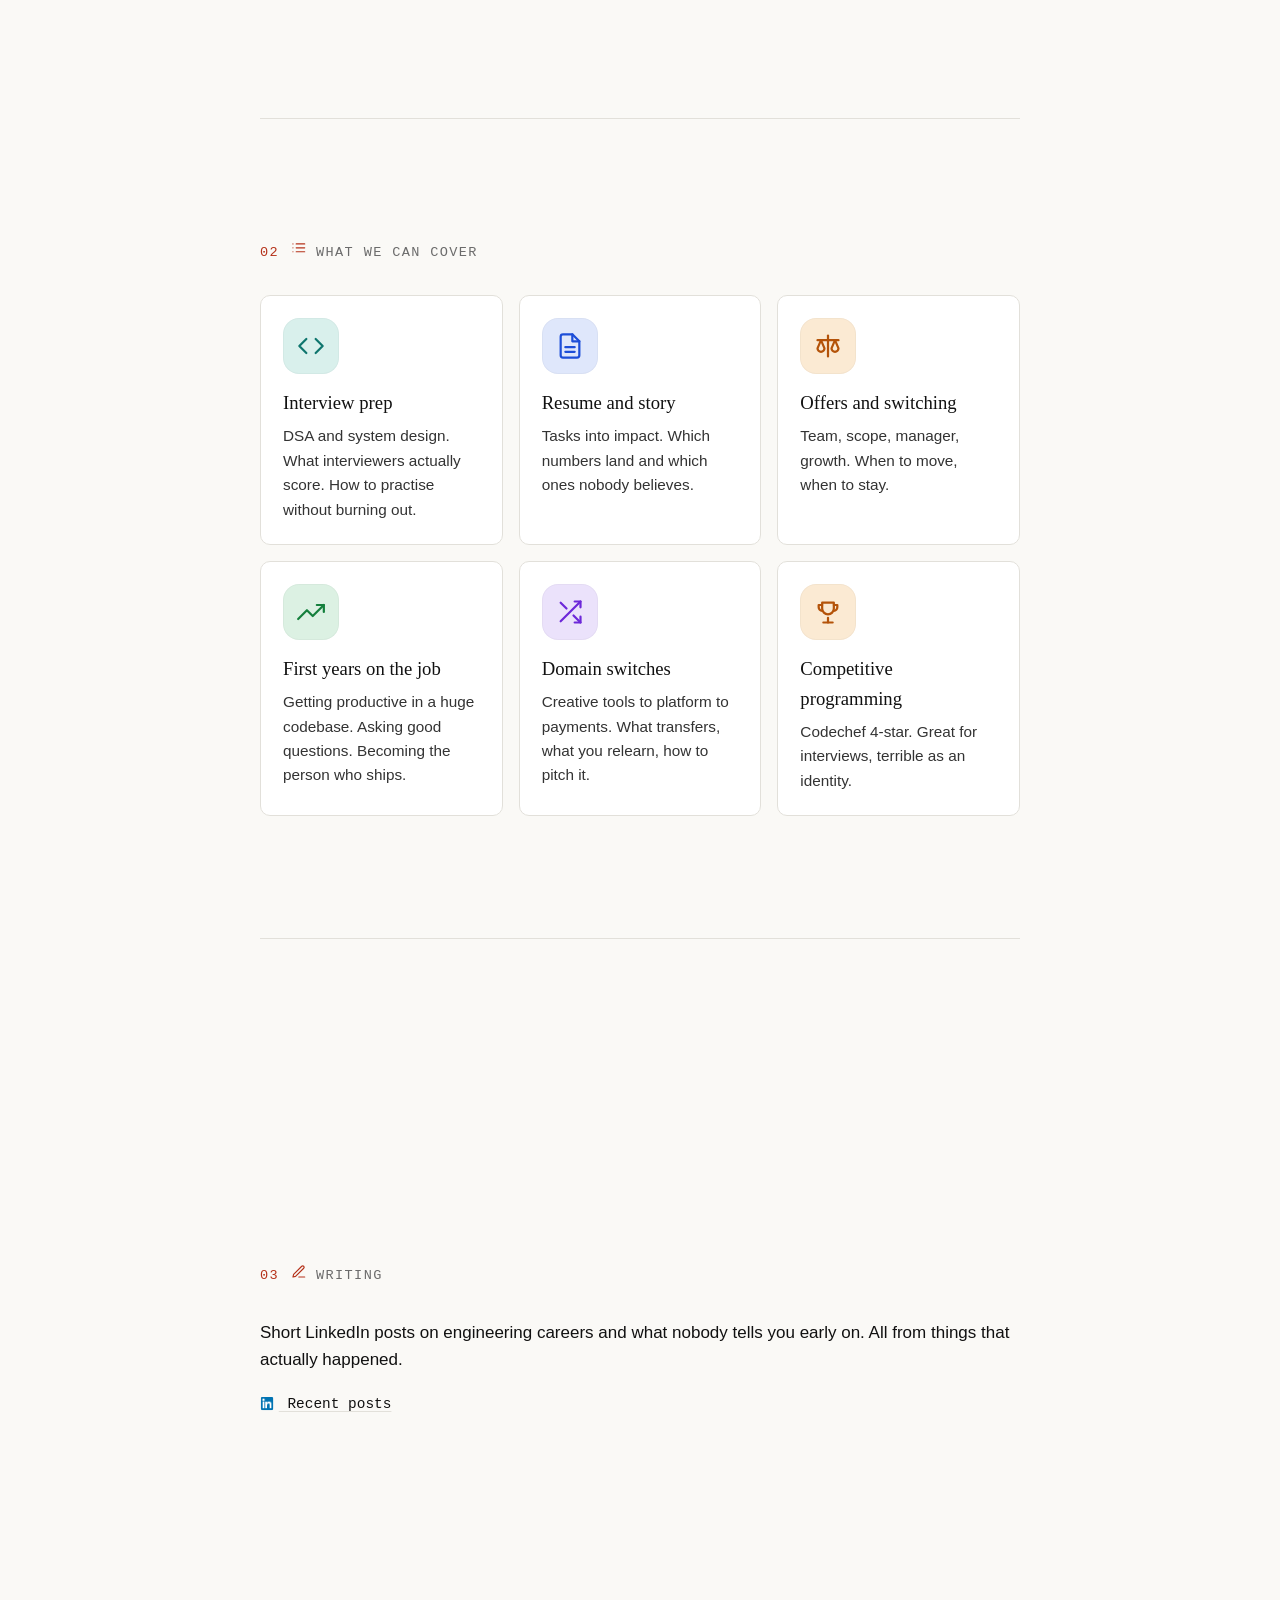
==== commit a9011818: "Version asset links to defeat browser caching Co-Authored-By: Claude Fable 5.1 <noreply@anthropic.co" ====
--- a/mentoring.html
+++ b/mentoring.html
@@ -5,7 +5,7 @@
   <meta name="viewport" content="width=device-width, initial-scale=1">
   <title>Mentoring · Shreya Anand</title>
   <meta name="description" content="Shreya Anand mentors software engineers in their first five years: interview prep, resume reviews, referrals, and deciding between offers.">
-  <link rel="stylesheet" href="styles.css">
+  <link rel="stylesheet" href="styles.css?v=202610251430">
 </head>
 <body>
   <canvas id="net" aria-hidden="true"></canvas>
@@ -60,6 +60,6 @@
     </section>
   </main>
 
-  <script src="app.js"></script>
+  <script src="app.js?v=202610251430"></script>
 </body>
 </html>
--- a/styles.css
+++ b/styles.css
@@ -494,3 +494,12 @@
 .patent-links a:hover { transform: translateX(4px); background: var(--accent); color: #fff; }
 .patent-links .pn { font-family: var(--mono); font-size: .75rem; color: var(--accent); flex: none; padding-top: 2px; }
 .patent-links a:hover .pn { color: #fff; }
+
+/* hero greeting */
+.hello { font-family: var(--sans); font-weight: 800; font-size: clamp(3rem, 7.5vw, 5.4rem); line-height: 1; letter-spacing: -.04em; margin: 0 0 24px; color: var(--ink); }
+.hello .name { color: var(--accent); }
+.hello-w { display: inline-block; opacity: 0; transform: translateY(.5em); filter: blur(10px); animation: rise-blur .9s cubic-bezier(.2,.7,.2,1) forwards; }
+.hello-w:nth-child(1) { animation-delay: .05s; } .hello-w:nth-child(2) { animation-delay: .15s; } .hello-w:nth-child(3) { animation-delay: .25s; } .hello-w:nth-child(4) { animation-delay: .4s; }
+.hero h1 { font-size: 1.75rem; color: #333; max-width: 640px; }
+.hero h1.words .w { animation-delay: calc(var(--i, 0) * 60ms + .7s); }
+@media (prefers-reduced-motion: reduce) { .hello-w { opacity: 1; transform: none; filter: none; animation: none; } }
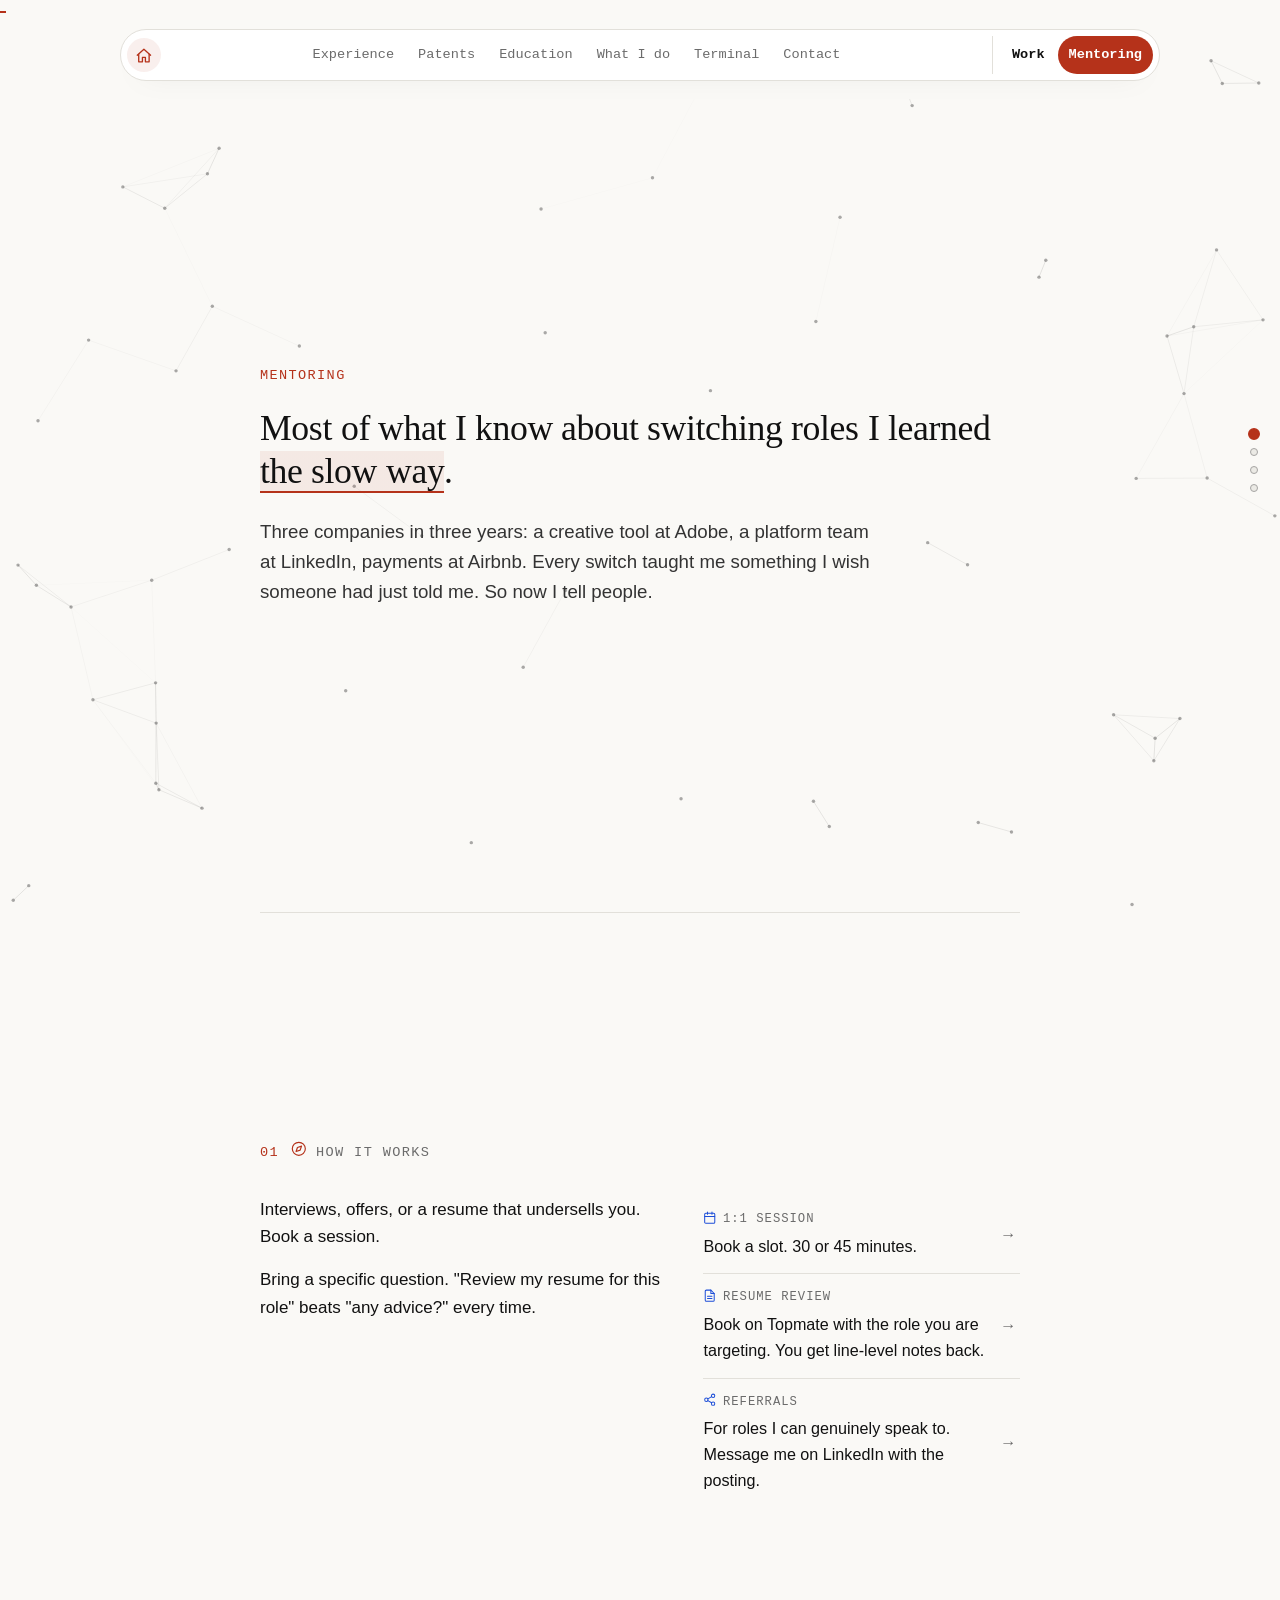
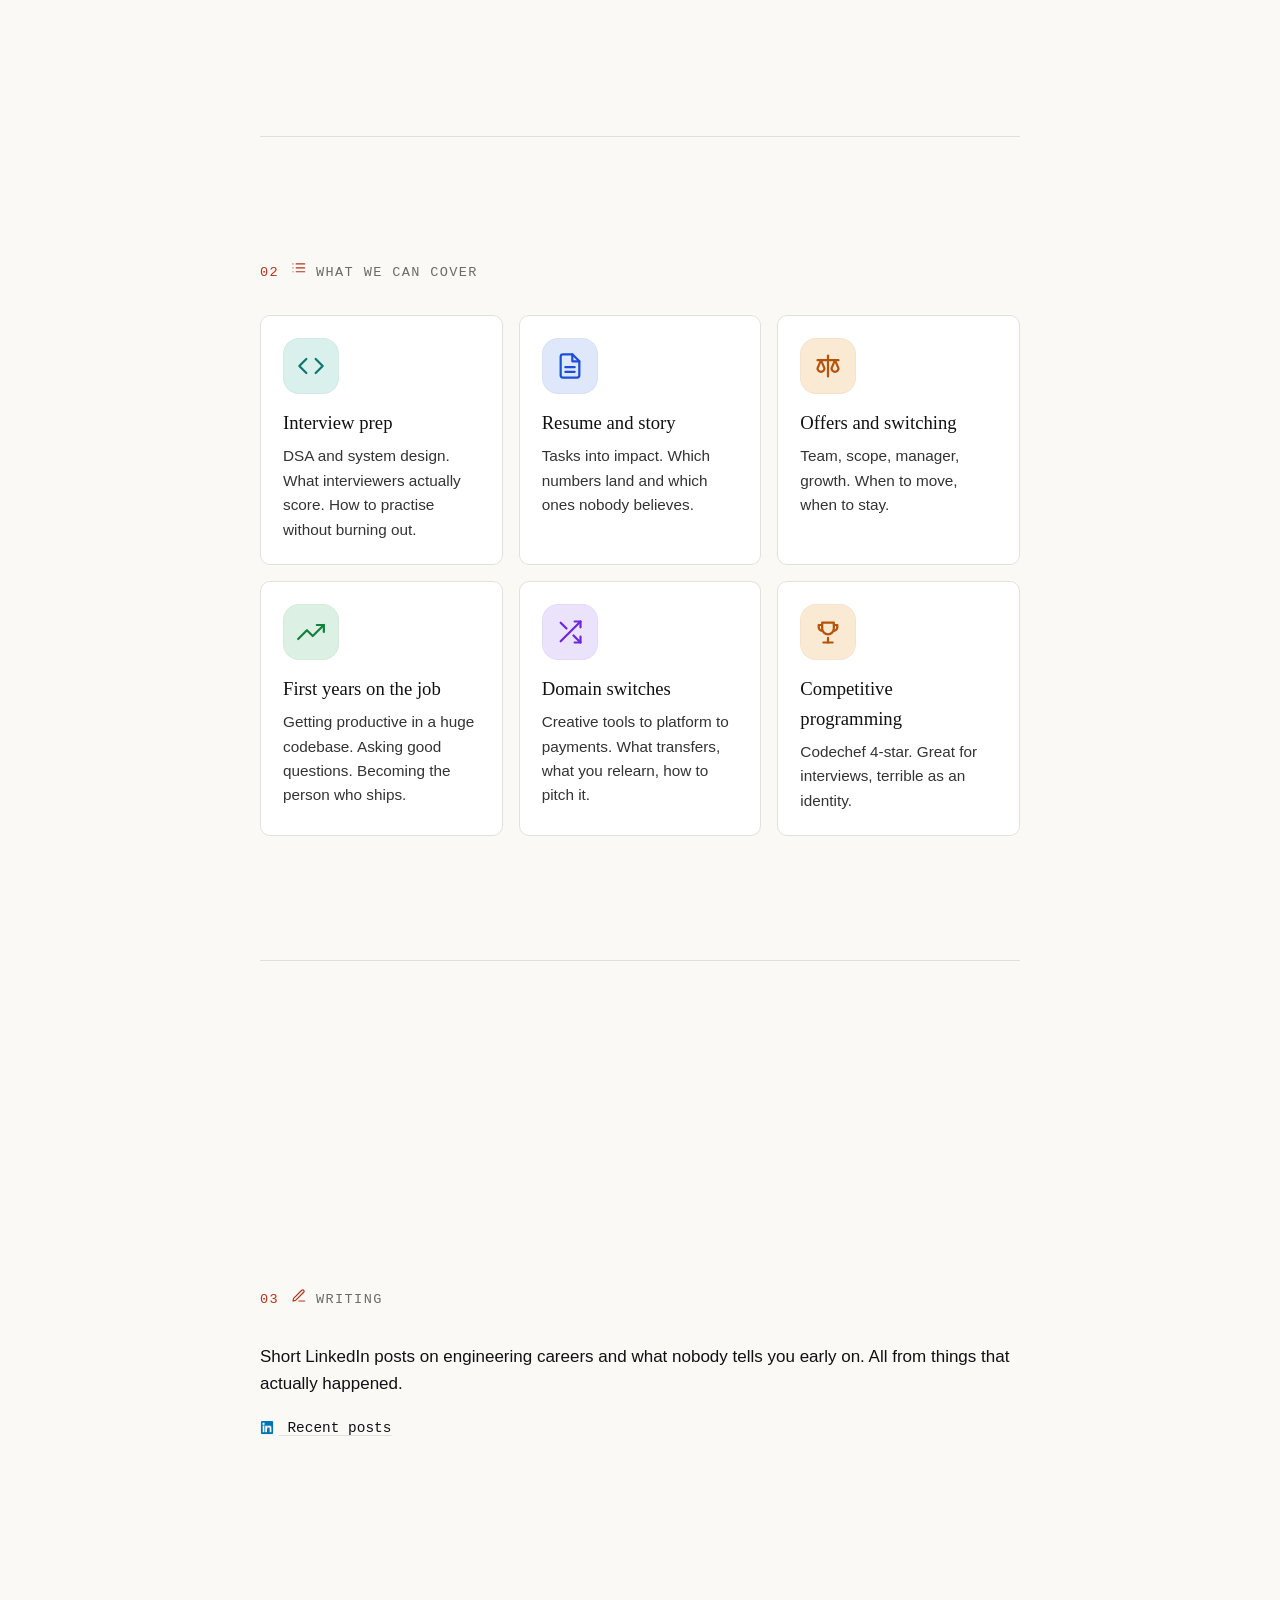
==== commit 0dce6d55: "Nav bar with section links; drop first-five-years line Co-Authored-By: Claude Fable 5.1 <noreply@ant" ====
--- a/mentoring.html
+++ b/mentoring.html
@@ -4,18 +4,28 @@
   <meta charset="utf-8">
   <meta name="viewport" content="width=device-width, initial-scale=1">
   <title>Mentoring · Shreya Anand</title>
-  <meta name="description" content="Shreya Anand mentors software engineers in their first five years: interview prep, resume reviews, referrals, and deciding between offers.">
-  <link rel="stylesheet" href="styles.css?v=202610251430">
+  <meta name="description" content="Shreya Anand mentors software engineers: interview prep, resume reviews, referrals, and deciding between offers.">
+  <link rel="stylesheet" href="styles.css?v=202610251435">
 </head>
 <body>
   <canvas id="net" aria-hidden="true"></canvas>
   <div class="progress" id="progress" aria-hidden="true"></div>
 
   <header class="top">
-    <nav>
-      <a href="index.html">Home</a>
-      <a href="work.html">Work</a>
-      <a href="mentoring.html" aria-current="page">Mentoring</a>
+    <nav class="bar" aria-label="Main">
+      <a class="home" href="index.html" aria-label="Home"><i class="ic" data-icon="home"></i></a>
+      <span class="group sections">
+        <a href="index.html#experience">Experience</a>
+        <a href="index.html#patents">Patents</a>
+        <a href="index.html#education">Education</a>
+        <a href="index.html#what-i-do">What I do</a>
+        <a href="index.html#terminal">Terminal</a>
+        <a href="index.html#contact">Contact</a>
+      </span>
+      <span class="group pages">
+        <a href="work.html">Work</a>
+        <a href="mentoring.html" aria-current="page">Mentoring</a>
+      </span>
     </nav>
   </header>
 
@@ -30,7 +40,7 @@
       <h2><span class="num">01</span><i class="ic" data-icon="compass"></i>How it works</h2>
       <div class="grid two">
         <div>
-          <p>Interviews, offers, or a resume that undersells you. Book a session. First five years, mostly.</p>
+          <p>Interviews, offers, or a resume that undersells you. Book a session.</p>
           <p>Bring a specific question. "Review my resume for this role" beats "any advice?" every time.</p>
         </div>
         <ul class="list">
@@ -60,6 +70,6 @@
     </section>
   </main>
 
-  <script src="app.js?v=202610251430"></script>
+  <script src="app.js?v=202610251435"></script>
 </body>
 </html>
--- a/styles.css
+++ b/styles.css
@@ -18,7 +18,7 @@
 .progress { position: fixed; top: 0; left: 0; height: 2px; width: 0; background: var(--accent); z-index: 3; transition: width .1s linear; }
 .top, main, footer { position: relative; z-index: 1; max-width: var(--max); margin: 0 auto; }
 
-.top { display: flex; justify-content: flex-end; align-items: baseline; padding: 28px 0; font-family: var(--mono); font-size: .8rem; }
+.top { display: flex; justify-content: center; align-items: center; padding: 18px 0; font-family: var(--mono); font-size: .8rem; }
 .wordmark { text-decoration: none; letter-spacing: .02em; }
 nav a { text-decoration: none; margin-left: 20px; color: var(--muted); position: relative; }
 nav a::after { content: ""; position: absolute; left: 0; right: 0; bottom: -4px; height: 1px; background: var(--accent); transform: scaleX(0); transform-origin: left; transition: transform .25s; }
@@ -503,3 +503,28 @@
 .hero h1 { font-size: 1.75rem; color: #333; max-width: 640px; }
 .hero h1.words .w { animation-delay: calc(var(--i, 0) * 60ms + .7s); }
 @media (prefers-reduced-motion: reduce) { .hello-w { opacity: 1; transform: none; filter: none; animation: none; } }
+
+/* ---------- nav bar ---------- */
+.bar { display: flex; align-items: center; gap: 6px; width: 100%; padding: 6px; border-radius: 999px; background: var(--card); border: 1px solid var(--rule); box-shadow: 0 10px 30px -24px rgba(0,0,0,.35); }
+.bar .home { display: inline-flex; align-items: center; justify-content: center; width: 34px; height: 34px; border-radius: 50%; background: var(--accent-soft); margin: 0; flex: none; transition: transform .25s cubic-bezier(.2,.9,.3,1.4), background .2s; }
+.bar .home .ic { margin: 0; font-size: 1.05rem; }
+.bar .home:hover { transform: rotate(-8deg) scale(1.08); }
+.bar .home[aria-current="page"] { background: var(--accent); } .bar .home[aria-current="page"] .ic { color: #fff; }
+.bar .group { display: flex; align-items: center; gap: 2px; }
+.bar .sections { flex: 1; justify-content: center; flex-wrap: wrap; }
+.bar .pages { padding-left: 8px; border-left: 1px solid var(--rule); }
+.bar a { margin: 0; padding: 8px 12px; border-radius: 999px; color: var(--muted); text-decoration: none; position: relative; transition: color .2s, background .2s, transform .25s cubic-bezier(.2,.9,.3,1.4); }
+.bar a::after { display: none; }
+.bar a:hover { color: var(--ink); background: var(--accent-soft); }
+.bar .sections a.active { color: var(--accent); background: var(--accent-soft); }
+.bar .pages a { color: var(--ink); font-weight: 600; }
+.bar .pages a[aria-current="page"] { background: var(--accent); color: #fff; }
+.bar .pages a[aria-current="page"]:hover { background: var(--accent); color: #fff; }
+nav .ic svg * { animation: none !important; stroke-dashoffset: 0 !important; }
+@media (max-width: 900px) { .bar .sections { display: none; } .bar .pages { border-left: 0; padding-left: 0; margin-left: auto; } }
+@media (min-width: 901px) { .hero, .page-head, .section { min-height: calc(100vh - 76px); scroll-margin-top: 76px; } }
+
+.top { max-width: 1040px; }
+.bar a { padding: 8px 11px; }
+.bar .sections { flex-wrap: nowrap; }
+@media (max-width: 1100px) { .bar a { padding: 8px 9px; font-size: .76rem; } }
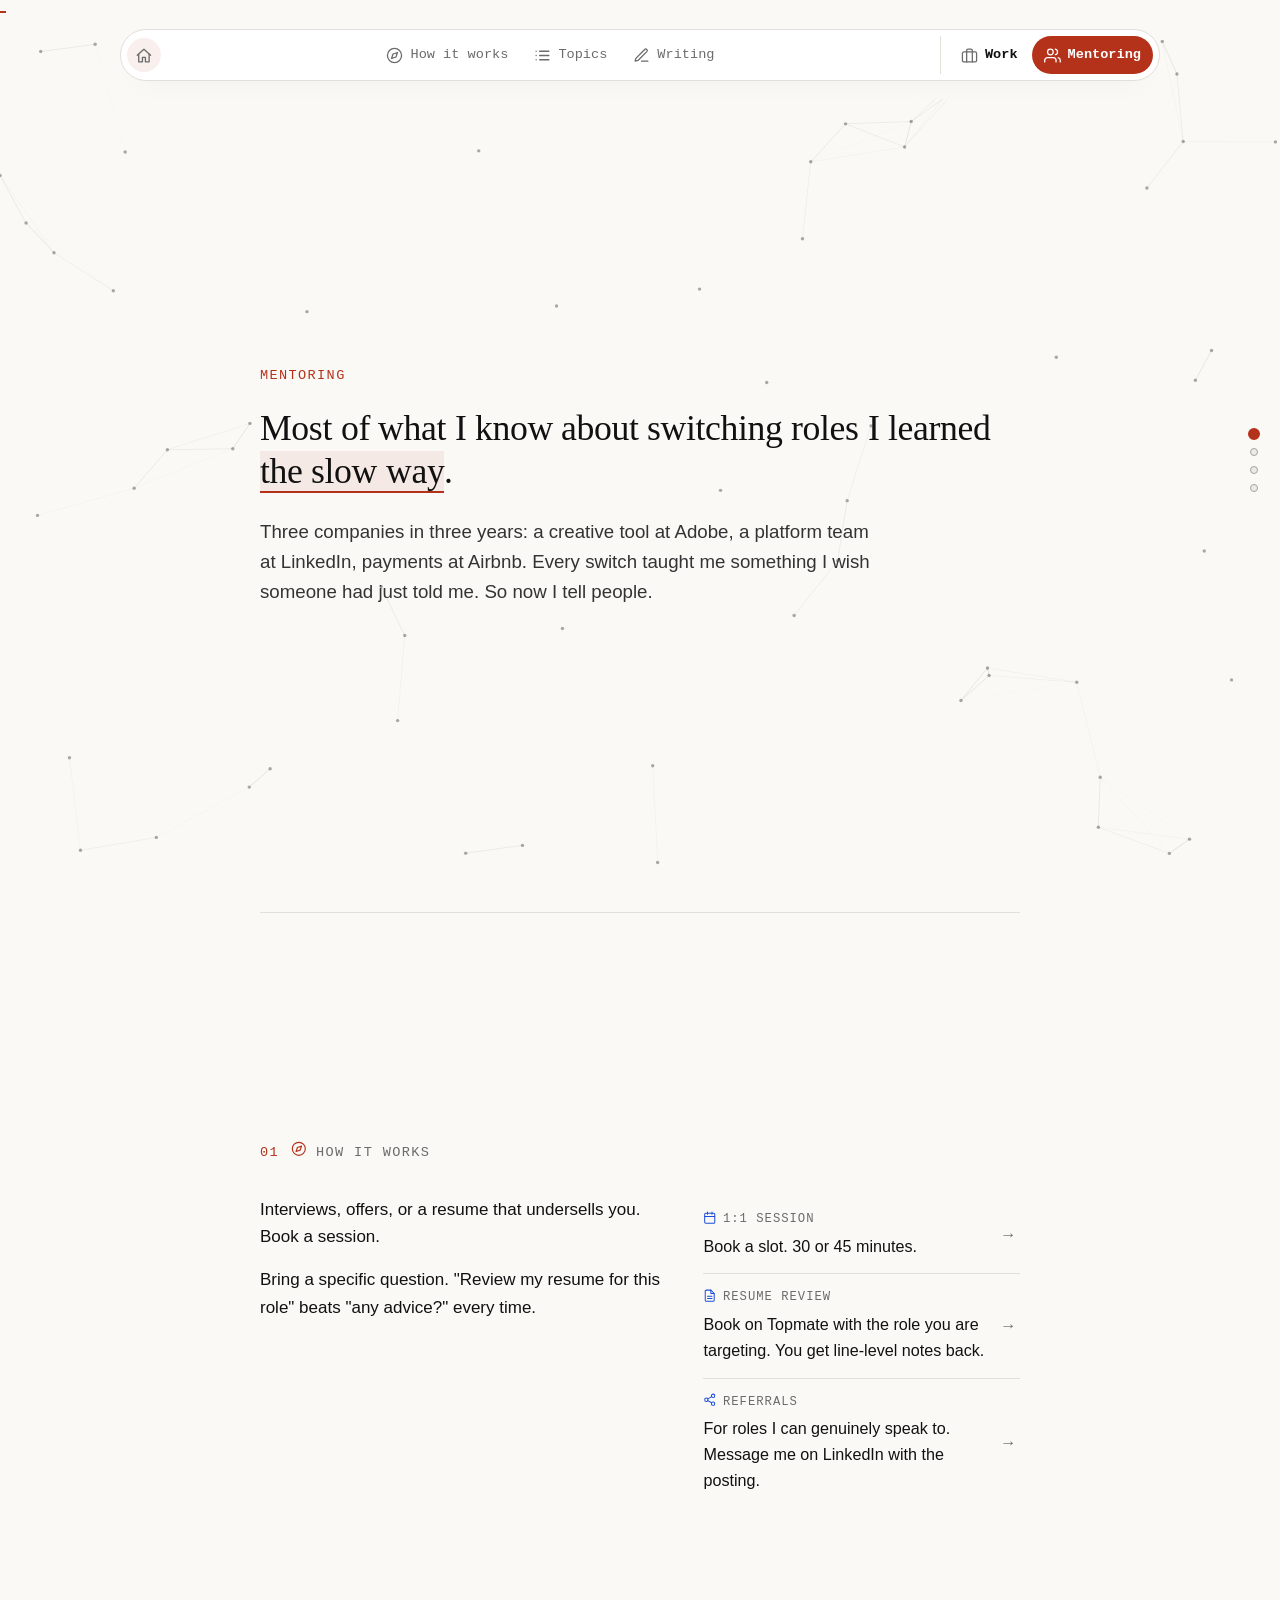
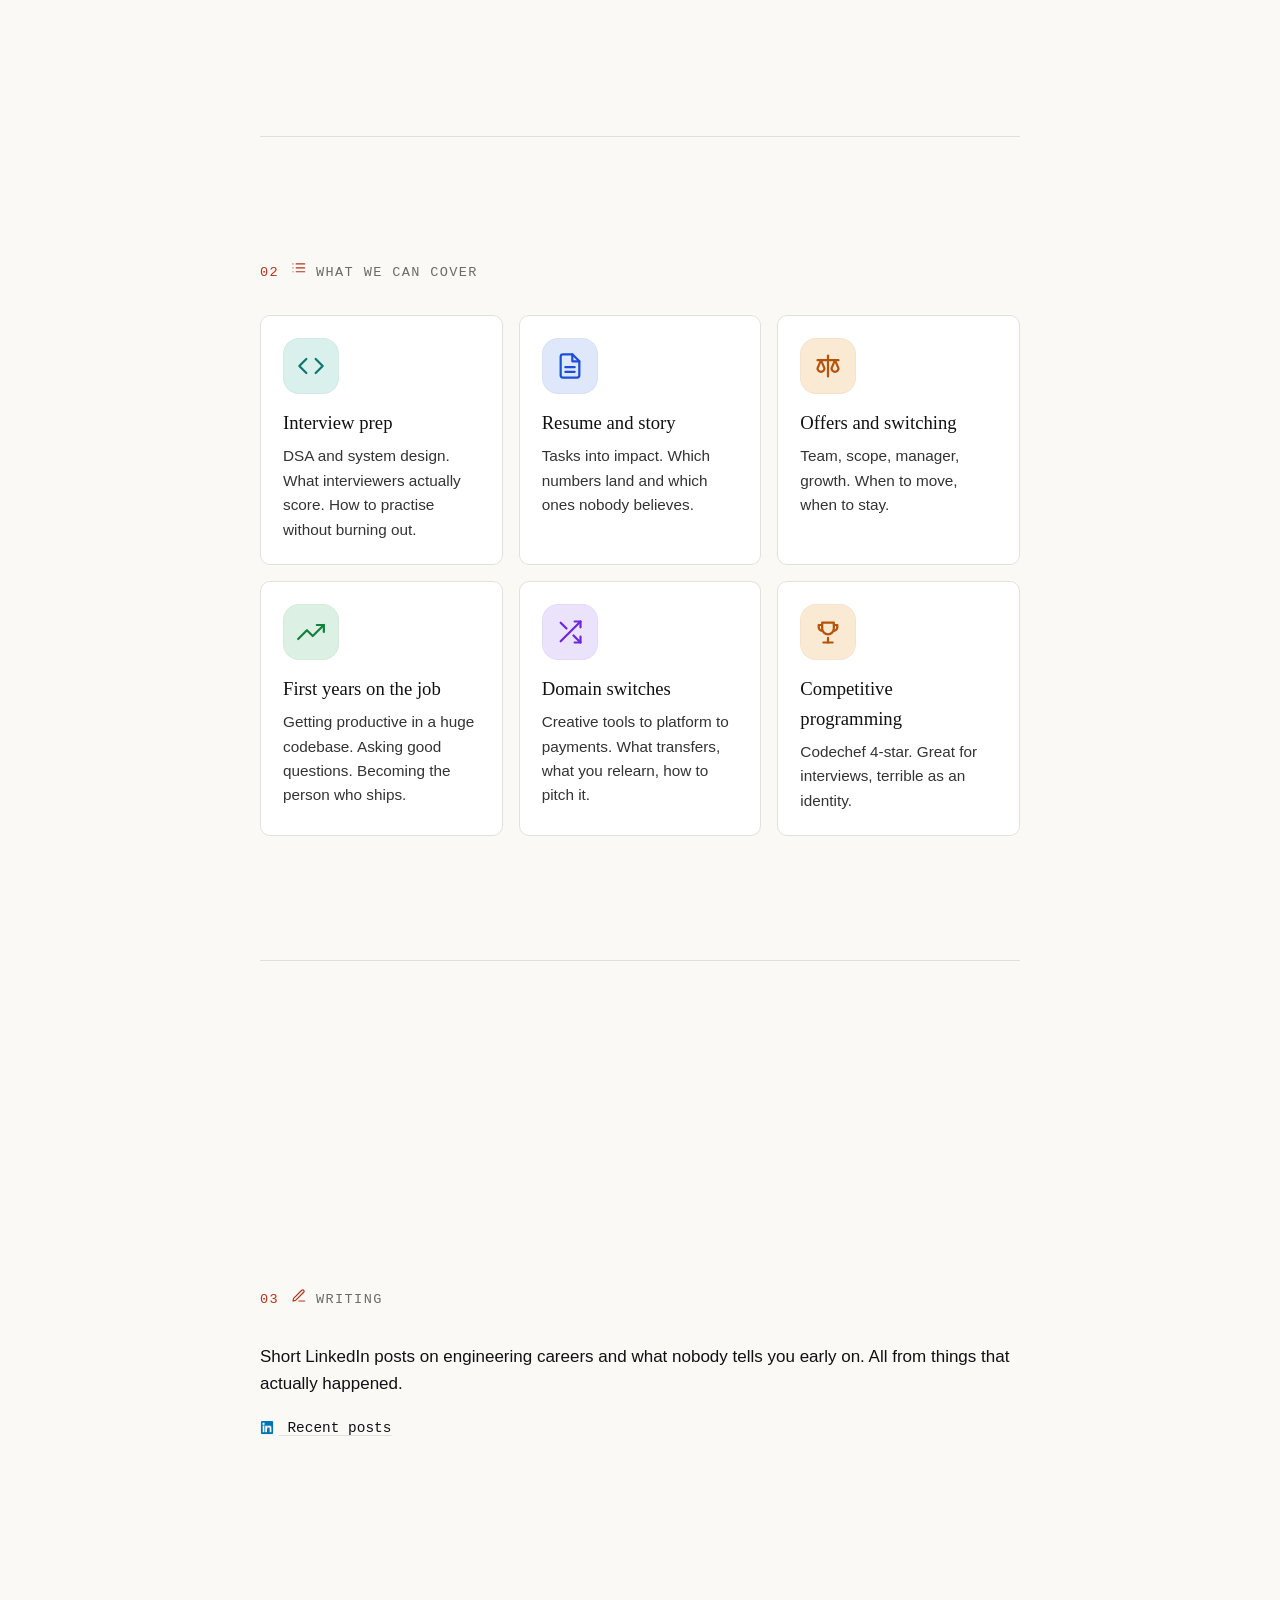
==== commit 93cae9cd: "Nav: icons, per-page sections, compact on scroll, gliding pill Co-Authored-By: Claude Fable 5.1 <nor" ====
--- a/mentoring.html
+++ b/mentoring.html
@@ -5,7 +5,7 @@
   <meta name="viewport" content="width=device-width, initial-scale=1">
   <title>Mentoring · Shreya Anand</title>
   <meta name="description" content="Shreya Anand mentors software engineers: interview prep, resume reviews, referrals, and deciding between offers.">
-  <link rel="stylesheet" href="styles.css?v=202610251435">
+  <link rel="stylesheet" href="styles.css?v=202610251444">
 </head>
 <body>
   <canvas id="net" aria-hidden="true"></canvas>
@@ -15,16 +15,14 @@
     <nav class="bar" aria-label="Main">
       <a class="home" href="index.html" aria-label="Home"><i class="ic" data-icon="home"></i></a>
       <span class="group sections">
-        <a href="index.html#experience">Experience</a>
-        <a href="index.html#patents">Patents</a>
-        <a href="index.html#education">Education</a>
-        <a href="index.html#what-i-do">What I do</a>
-        <a href="index.html#terminal">Terminal</a>
-        <a href="index.html#contact">Contact</a>
+        <span class="glider" aria-hidden="true"></span>
+        <a href="#how"><i class="ic" data-icon="compass"></i><span class="lbl">How it works</span></a>
+        <a href="#topics"><i class="ic" data-icon="list"></i><span class="lbl">Topics</span></a>
+        <a href="#writing"><i class="ic" data-icon="edit"></i><span class="lbl">Writing</span></a>
       </span>
       <span class="group pages">
-        <a href="work.html">Work</a>
-        <a href="mentoring.html" aria-current="page">Mentoring</a>
+        <a href="work.html"><i class="ic" data-icon="briefcase"></i><span class="lbl">Work</span></a>
+        <a href="mentoring.html" aria-current="page"><i class="ic" data-icon="users"></i><span class="lbl">Mentoring</span></a>
       </span>
     </nav>
   </header>
@@ -36,7 +34,7 @@
       <p class="lede">Three companies in three years: a creative tool at Adobe, a platform team at LinkedIn, payments at Airbnb. Every switch taught me something I wish someone had just told me. So now I tell people.</p>
     </section>
 
-    <section class="section reveal">
+    <section id="how" class="section reveal">
       <h2><span class="num">01</span><i class="ic" data-icon="compass"></i>How it works</h2>
       <div class="grid two">
         <div>
@@ -51,7 +49,7 @@
       </div>
     </section>
 
-    <section class="section reveal">
+    <section id="topics" class="section reveal">
       <h2><span class="num">02</span><i class="ic" data-icon="list"></i>What we can cover</h2>
       <div class="grid three tight">
         <article class="skill"><i class="ic big" data-icon="code"></i><h3>Interview prep</h3><p>DSA and system design. What interviewers actually score. How to practise without burning out.</p></article>
@@ -63,13 +61,13 @@
       </div>
     </section>
 
-    <section class="section reveal">
+    <section id="writing" class="section reveal">
       <h2><span class="num">03</span><i class="ic" data-icon="edit"></i>Writing</h2>
       <p>Short LinkedIn posts on engineering careers and what nobody tells you early on. All from things that actually happened.</p>
       <p class="hero-links"><a href="https://www.linkedin.com/in/iamshreyaanand/recent-activity/all/"><img class="logo-sm" src="img/linkedin.png" alt="LinkedIn logo"> Recent posts</a></p>
     </section>
   </main>
 
-  <script src="app.js?v=202610251435"></script>
+  <script src="app.js?v=202610251444"></script>
 </body>
 </html>
--- a/styles.css
+++ b/styles.css
@@ -528,3 +528,25 @@
 .bar a { padding: 8px 11px; }
 .bar .sections { flex-wrap: nowrap; }
 @media (max-width: 1100px) { .bar a { padding: 8px 9px; font-size: .76rem; } }
+
+/* ---------- nav bar v2: icons, compact on scroll, gliding pill ---------- */
+.bar a { display: inline-flex; align-items: center; gap: 7px; padding: 8px 12px; }
+.bar a .ic { margin: 0; font-size: 1rem; color: var(--muted); transition: color .2s, transform .25s cubic-bezier(.2,.9,.3,1.4); }
+.bar a:hover .ic, .bar .sections a.active .ic { color: var(--accent); transform: translateY(-1px); }
+.bar .lbl { display: inline-block; max-width: 220px; overflow: hidden; white-space: nowrap; transition: max-width .4s cubic-bezier(.2,.7,.2,1), opacity .25s, margin .4s; }
+.top.compact .bar .sections a:not(:hover):not(.active) .lbl, .top.compact .bar .pages a:not(:hover):not([aria-current="page"]) .lbl { max-width: 0; opacity: 0; margin-left: -7px; }
+.top.compact .bar { padding: 4px; }
+.top.compact .bar a { padding: 7px 10px; }
+.top { transition: padding .3s; } .top.compact { padding: 10px 0; }
+.bar .sections { position: relative; }
+.bar .sections a { position: relative; z-index: 1; background: transparent !important; }
+.bar .sections a.active { color: #fff; } .bar .sections a.active .ic { color: #fff; }
+.bar .sections a:hover { color: var(--ink); }
+.glider { position: absolute; top: 0; left: 0; height: 100%; width: 0; border-radius: 999px; background: var(--accent); opacity: 0; transition: left .45s cubic-bezier(.2,.8,.2,1), width .45s cubic-bezier(.2,.8,.2,1), opacity .3s, background .2s; z-index: 0; box-shadow: 0 8px 18px -10px var(--accent); }
+.glider.on { opacity: 1; }
+.glider.hover { background: var(--accent-soft); box-shadow: none; }
+.bar .sections a.active.peek { color: var(--accent); } .bar .sections a.active.peek .ic { color: var(--accent); }
+.bar .pages a[aria-current="page"] .ic { color: #fff; }
+.bar .pages a[aria-current="page"]:hover .ic { color: #fff; }
+@media (max-width: 900px) { .bar .sections { display: flex; } .bar .lbl { display: none; } .bar .pages { border-left: 1px solid var(--rule); padding-left: 8px; margin-left: 0; } .bar .sections { flex-wrap: nowrap; overflow-x: auto; } }
+@media (prefers-reduced-motion: reduce) { .glider, .bar .lbl, .bar a .ic { transition: none; } }
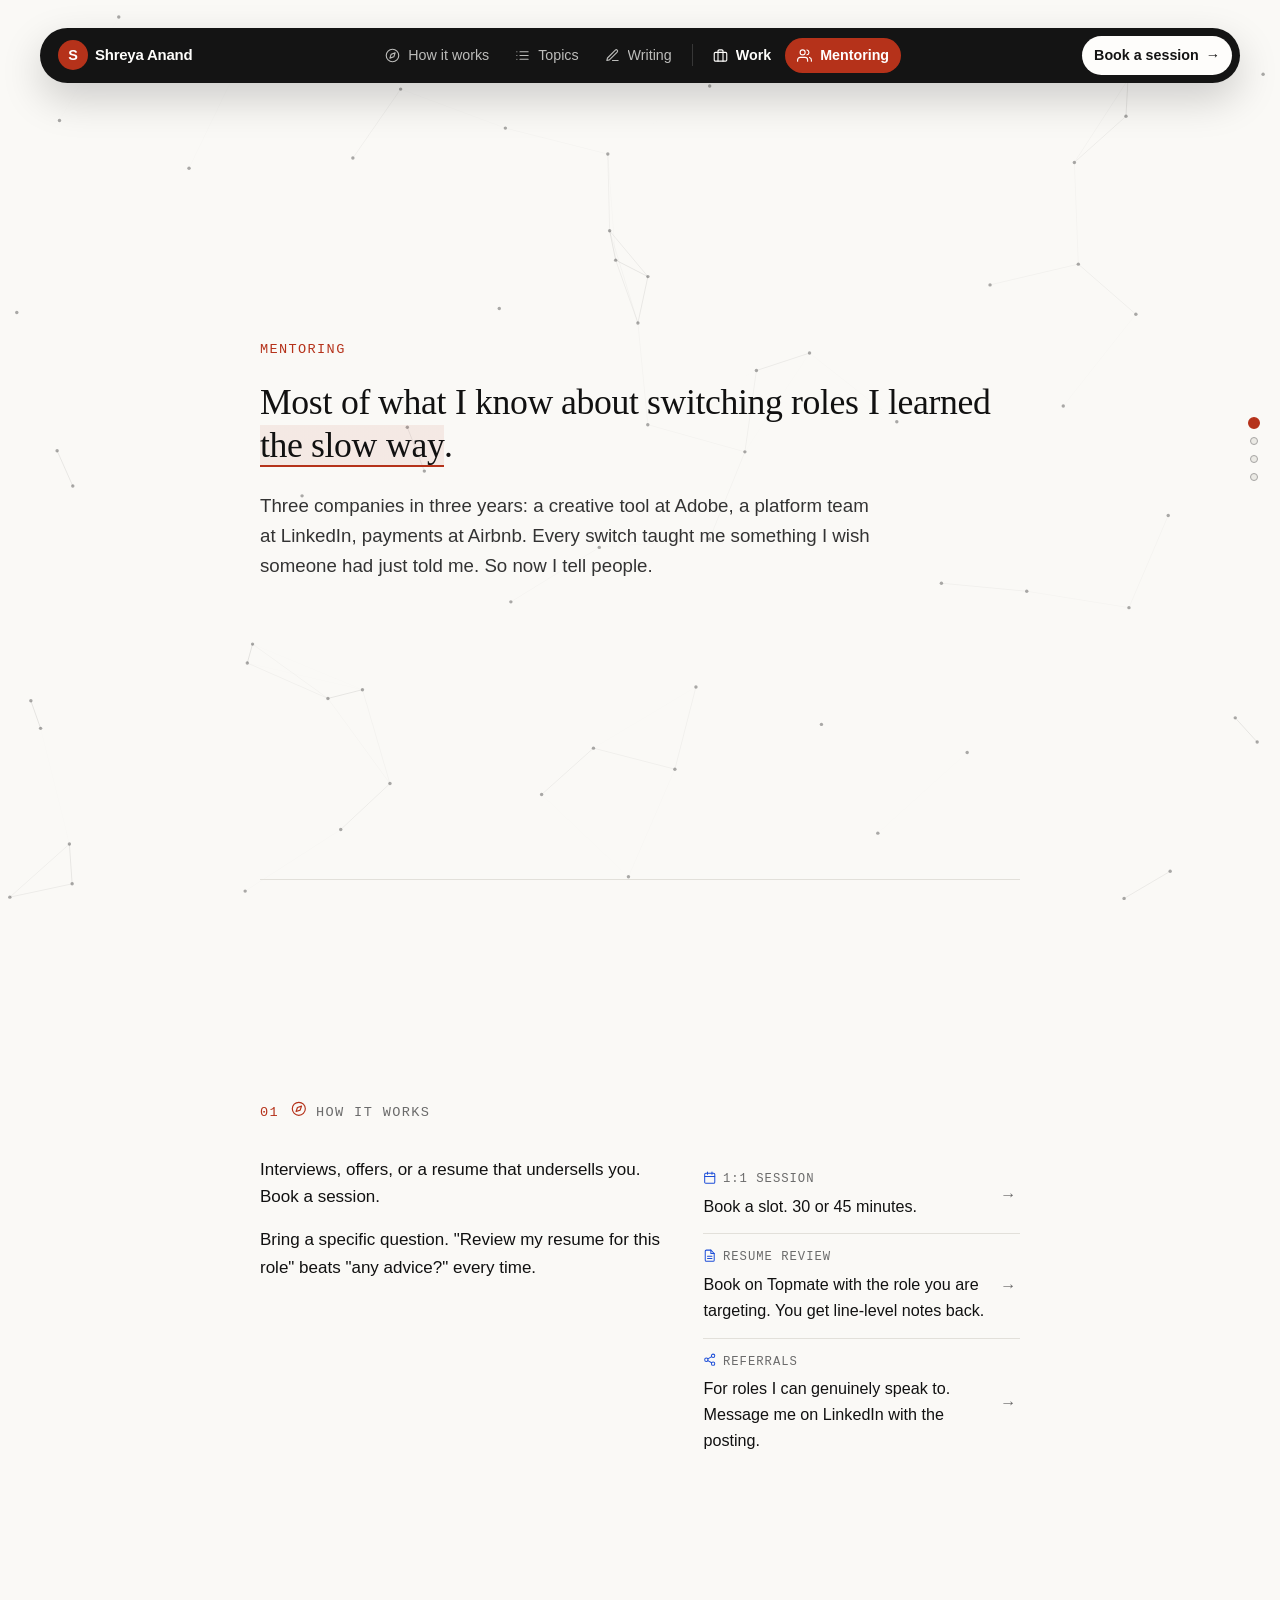
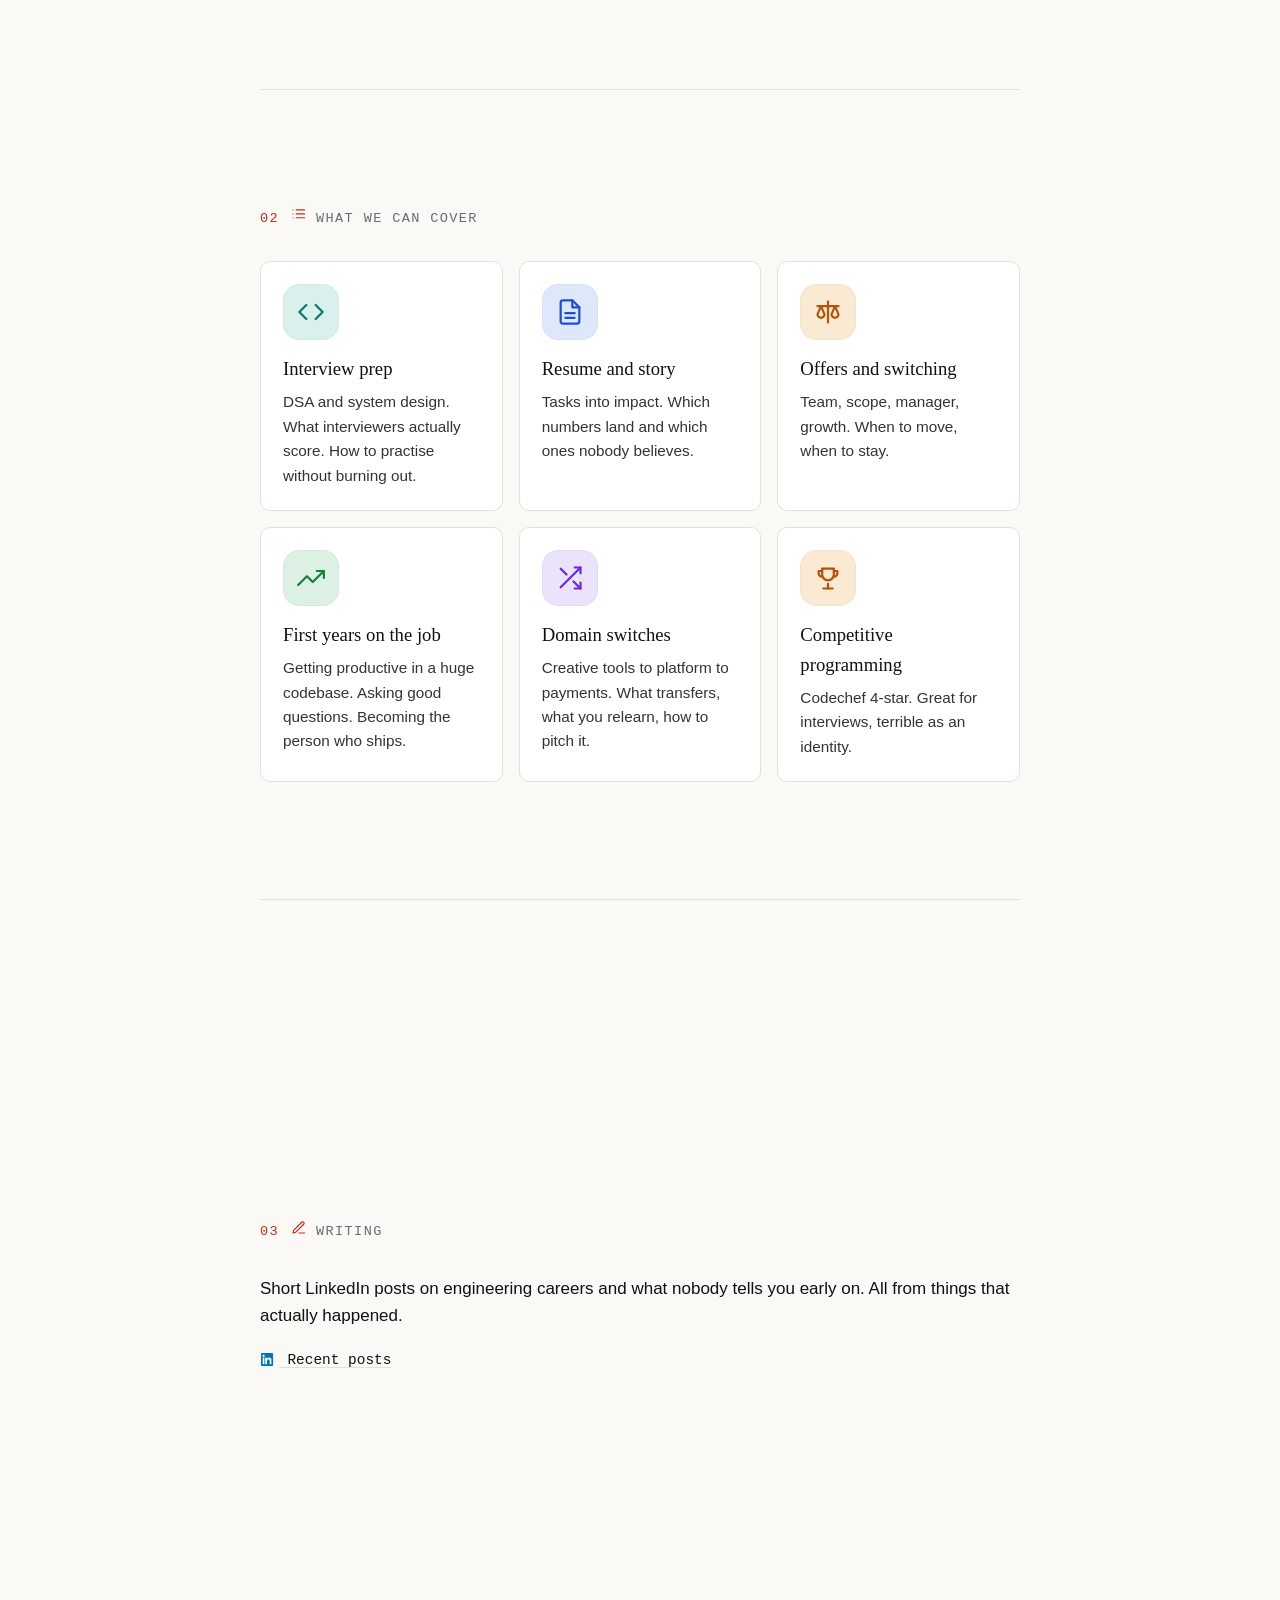
==== commit 74c8576b: "Nav: floating dark pill with brand and Topmate CTA; icon alignment Co-Authored-By: Claude Fable 5.1 " ====
--- a/mentoring.html
+++ b/mentoring.html
@@ -5,7 +5,7 @@
   <meta name="viewport" content="width=device-width, initial-scale=1">
   <title>Mentoring · Shreya Anand</title>
   <meta name="description" content="Shreya Anand mentors software engineers: interview prep, resume reviews, referrals, and deciding between offers.">
-  <link rel="stylesheet" href="styles.css?v=202610251444">
+  <link rel="stylesheet" href="styles.css?v=202610251506">
 </head>
 <body>
   <canvas id="net" aria-hidden="true"></canvas>
@@ -13,17 +13,17 @@
 
   <header class="top">
     <nav class="bar" aria-label="Main">
-      <a class="home" href="index.html" aria-label="Home"><i class="ic" data-icon="home"></i></a>
+      <a class="brand" href="index.html"><span class="brand-dot">S</span><span class="brand-name">Shreya Anand</span></a>
       <span class="group sections">
         <span class="glider" aria-hidden="true"></span>
         <a href="#how"><i class="ic" data-icon="compass"></i><span class="lbl">How it works</span></a>
         <a href="#topics"><i class="ic" data-icon="list"></i><span class="lbl">Topics</span></a>
         <a href="#writing"><i class="ic" data-icon="edit"></i><span class="lbl">Writing</span></a>
+        <span class="sep" aria-hidden="true"></span>
+        <a class="page" href="work.html"><i class="ic" data-icon="briefcase"></i><span class="lbl">Work</span></a>
+        <a class="page" href="mentoring.html" aria-current="page"><i class="ic" data-icon="users"></i><span class="lbl">Mentoring</span></a>
       </span>
-      <span class="group pages">
-        <a href="work.html"><i class="ic" data-icon="briefcase"></i><span class="lbl">Work</span></a>
-        <a href="mentoring.html" aria-current="page"><i class="ic" data-icon="users"></i><span class="lbl">Mentoring</span></a>
-      </span>
+      <a class="cta" href="https://topmate.io/iamshreyaanand">Book a session <span class="cta-arrow">→</span></a>
     </nav>
   </header>
 
@@ -68,6 +68,6 @@
     </section>
   </main>
 
-  <script src="app.js?v=202610251444"></script>
+  <script src="app.js?v=202610251506"></script>
 </body>
 </html>
--- a/styles.css
+++ b/styles.css
@@ -550,3 +550,57 @@
 .bar .pages a[aria-current="page"]:hover .ic { color: #fff; }
 @media (max-width: 900px) { .bar .sections { display: flex; } .bar .lbl { display: none; } .bar .pages { border-left: 1px solid var(--rule); padding-left: 8px; margin-left: 0; } .bar .sections { flex-wrap: nowrap; overflow-x: auto; } }
 @media (prefers-reduced-motion: reduce) { .glider, .bar .lbl, .bar a .ic { transition: none; } }
+
+/* =================== nav v3: floating dark pill =================== */
+.top { position: sticky; top: 14px; z-index: 6; background: transparent; padding: 14px 0 0; max-width: 1040px; font-family: var(--sans); font-size: .88rem; transition: top .3s, padding .3s; }
+.top.compact { top: 8px; padding: 8px 0 0; }
+.bar { display: flex; align-items: center; justify-content: space-between; gap: 10px; width: 100%; padding: 8px 8px 8px 18px; border-radius: 999px; background: #141414; color: #fefdfb; border: 0; box-shadow: 0 16px 40px rgba(0,0,0,.18); }
+.top.compact .bar { padding: 6px 6px 6px 14px; }
+.bar a { color: rgba(254,253,251,.72); text-decoration: none; }
+/* brand */
+.brand { display: inline-flex; align-items: center; gap: 10px; flex: none; font-weight: 700; letter-spacing: -.015em; color: #fefdfb !important; padding: 0 !important; background: none !important; }
+.brand-dot { width: 30px; height: 30px; border-radius: 50%; background: var(--accent); color: #fff; display: grid; place-items: center; font-weight: 700; font-size: .85rem; transition: transform .35s cubic-bezier(.2,.9,.3,1.4); }
+.brand:hover .brand-dot { transform: rotate(-10deg) scale(1.08); }
+.brand-name { white-space: nowrap; max-width: 200px; overflow: hidden; transition: max-width .4s cubic-bezier(.2,.7,.2,1), opacity .25s; }
+.top.compact .brand-name { max-width: 0; opacity: 0; }
+/* links */
+.bar .sections { position: relative; display: flex; align-items: center; gap: 4px; flex: 1; justify-content: center; flex-wrap: nowrap; }
+.bar .sections a { position: relative; z-index: 1; display: inline-flex; align-items: center; gap: 8px; padding: 10px 14px; border-radius: 999px; line-height: 1; background: transparent !important; transition: color .2s; }
+.bar .sections a .ic { display: block; width: 15px; height: 15px; margin: 0; color: currentColor; flex: none; transition: transform .25s cubic-bezier(.2,.9,.3,1.4), color .2s; }
+.bar .sections a .ic svg { display: block; width: 100%; height: 100%; }
+.bar .sections a .lbl { display: block; line-height: 1; white-space: nowrap; max-width: 220px; overflow: hidden; transition: max-width .4s cubic-bezier(.2,.7,.2,1), opacity .25s, margin .4s; }
+.bar .sections a:hover { color: #fefdfb; }
+.bar .sections a:hover .ic { transform: translateY(-1px); color: #fefdfb; }
+.bar .sections a.active, .bar .sections a.active .ic { color: #fff; }
+.bar .sections a.active.peek, .bar .sections a.active.peek .ic { color: rgba(254,253,251,.72); }
+.bar .sections a.page { color: #fefdfb; font-weight: 600; }
+.bar .sections a.page[aria-current="page"] { background: var(--accent) !important; color: #fff; }
+.bar .sep { width: 1px; height: 22px; background: rgba(255,255,255,.15); margin: 0 6px; flex: none; }
+.top.compact .bar .sections a:not(:hover):not(.active):not([aria-current="page"]) .lbl { max-width: 0; opacity: 0; margin-left: -8px; }
+.glider { background: var(--accent); box-shadow: none; }
+.glider.hover { background: rgba(255,255,255,.1); }
+/* cta */
+.cta { flex: none; display: inline-flex; align-items: center; gap: 8px; padding: 10px 18px; border-radius: 999px; background: #fefdfb; color: #141414 !important; font-weight: 600; white-space: nowrap; transition: background .2s, transform .25s cubic-bezier(.2,.9,.3,1.4); }
+.cta:hover { background: var(--accent); color: #fff !important; transform: translateY(-1px); }
+.cta-arrow { display: inline-block; transition: transform .25s; } .cta:hover .cta-arrow { transform: translateX(3px); }
+.top.compact .cta { padding: 8px 14px; }
+nav .ic svg * { animation: none !important; stroke-dashoffset: 0 !important; }
+@media (max-width: 900px) {
+  .top { top: 8px; padding: 8px 0 0; }
+  .bar { padding: 6px 6px 6px 12px; gap: 6px; }
+  .brand-name, .cta { display: none; }
+  .bar .sections { overflow-x: auto; justify-content: flex-start; scrollbar-width: none; } .bar .sections::-webkit-scrollbar { display: none; }
+  .bar .sections a .lbl { display: none; }
+}
+@media (min-width: 901px) { .hero, .page-head, .section { min-height: calc(100vh - 90px); scroll-margin-top: 90px; } }
+
+/* nav v3 fit */
+.top { max-width: 1200px; }
+.bar .sections { gap: 2px; }
+.bar .sections a { padding: 10px 12px; font-size: .84rem; }
+.bar .sections a .lbl { max-width: 200px; }
+.cta { font-size: .84rem; }
+@media (max-width: 1240px) and (min-width: 901px) {
+  .bar .sections a:not(:hover):not(.active):not([aria-current="page"]) .lbl { max-width: 0; opacity: 0; margin-left: -8px; }
+  .brand-name { max-width: 0; opacity: 0; }
+}
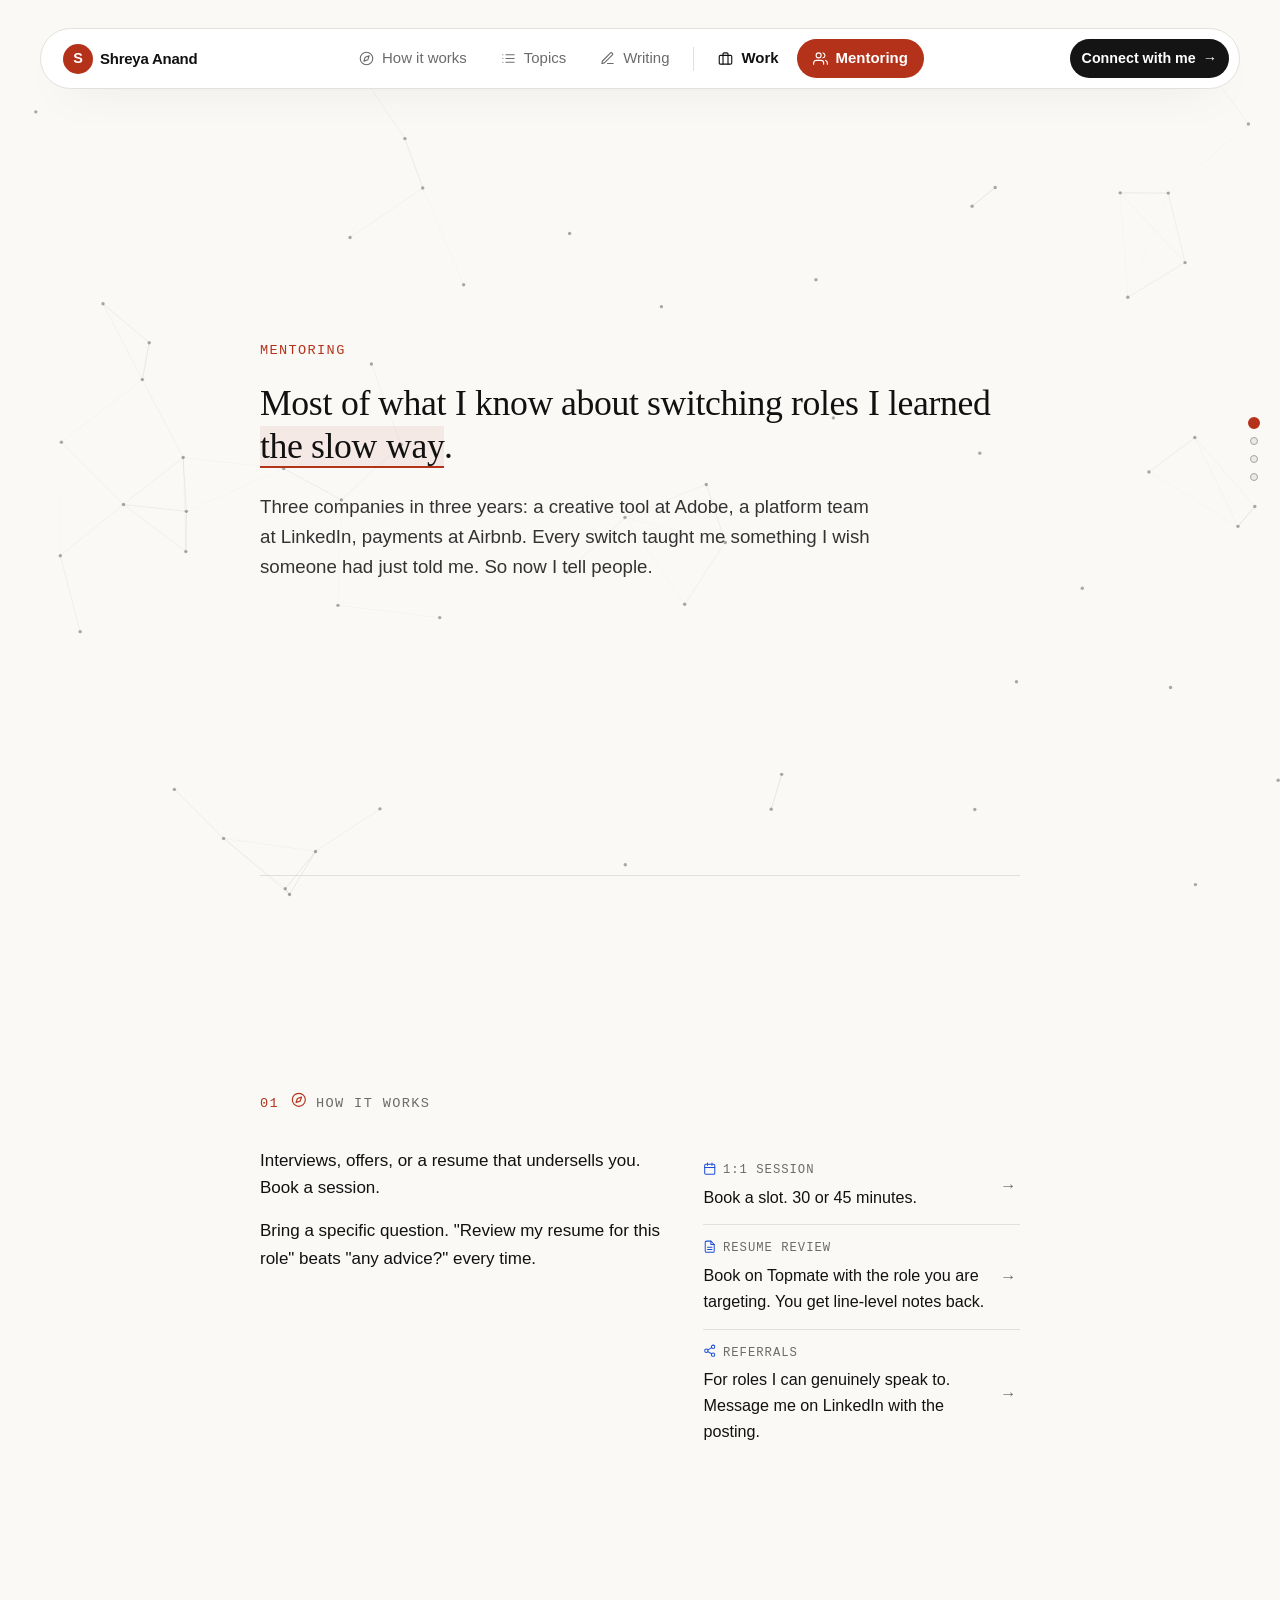
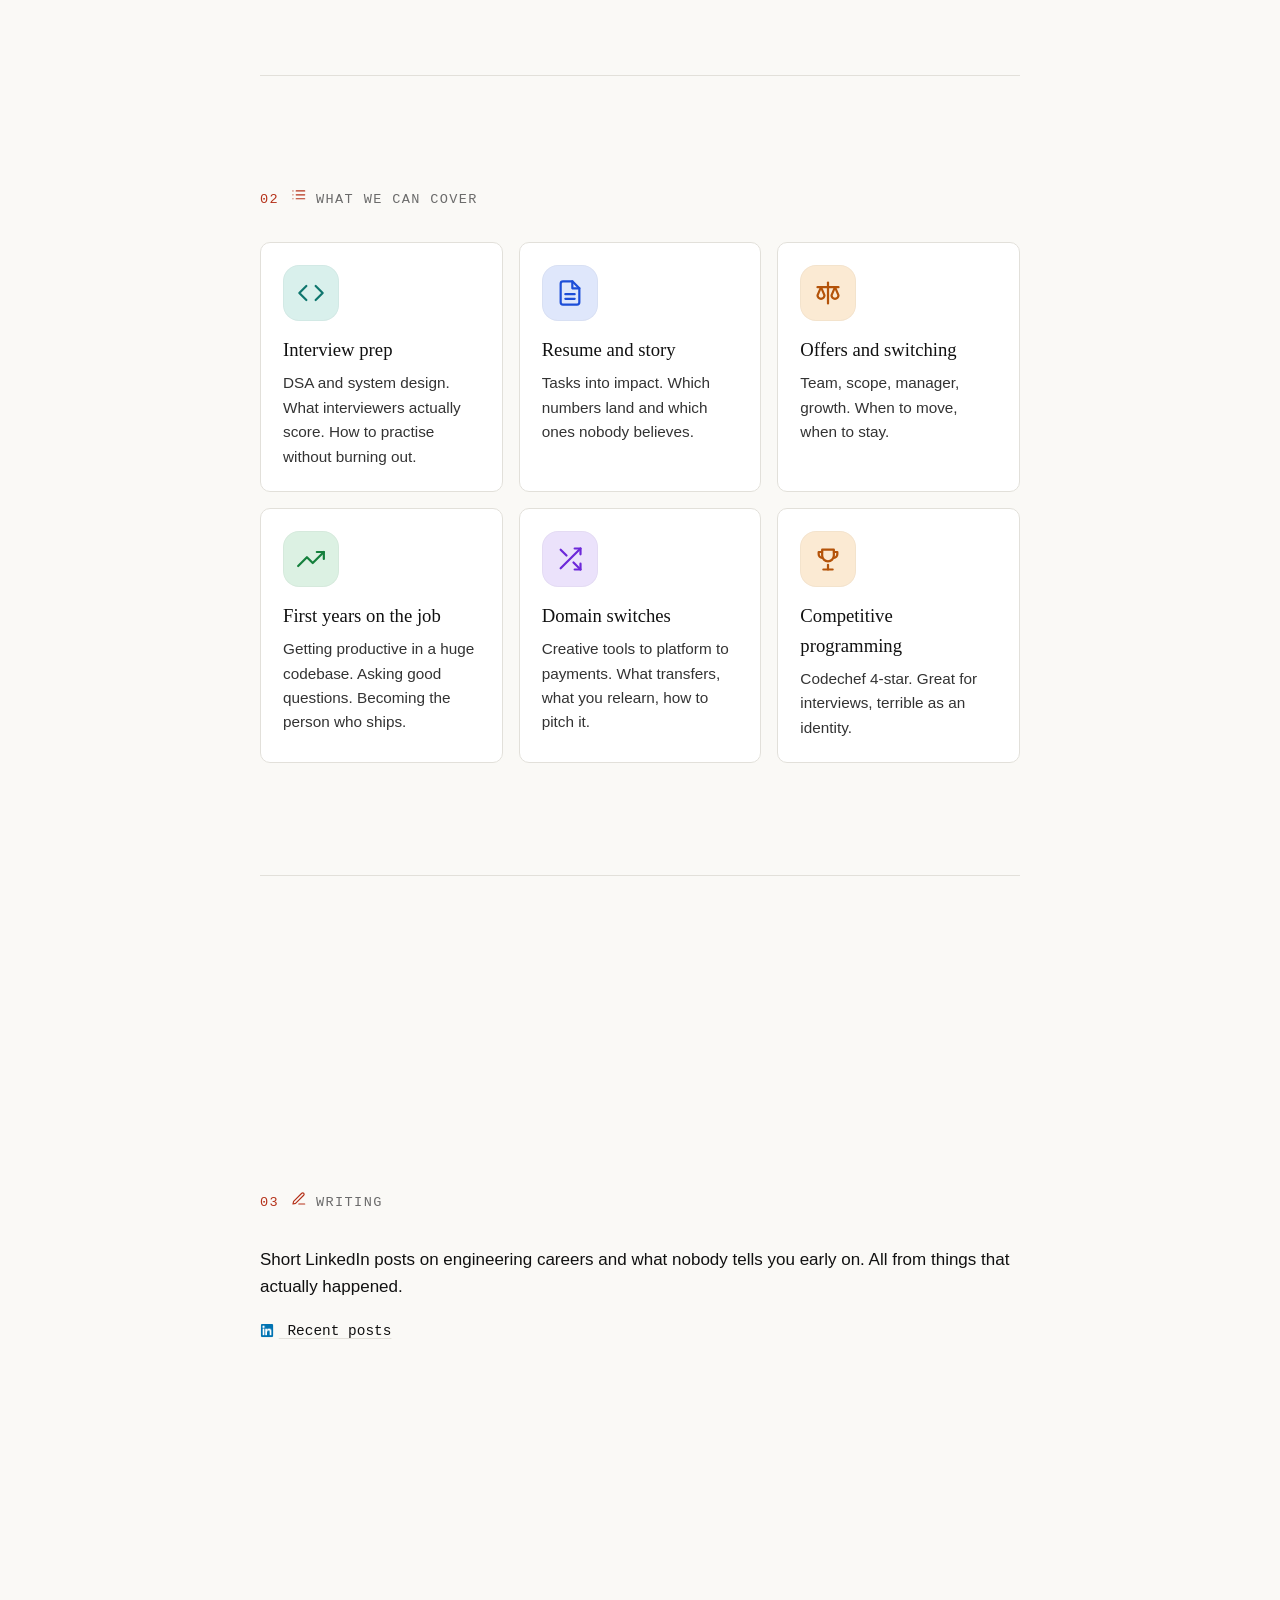
==== commit b3e93c26: "About section replaces Education and What I do; light thicker nav; Connect with me CTA Co-Authored-B" ====
--- a/mentoring.html
+++ b/mentoring.html
@@ -5,7 +5,7 @@
   <meta name="viewport" content="width=device-width, initial-scale=1">
   <title>Mentoring · Shreya Anand</title>
   <meta name="description" content="Shreya Anand mentors software engineers: interview prep, resume reviews, referrals, and deciding between offers.">
-  <link rel="stylesheet" href="styles.css?v=202610251506">
+  <link rel="stylesheet" href="styles.css?v=202610251518">
 </head>
 <body>
   <canvas id="net" aria-hidden="true"></canvas>
@@ -23,7 +23,7 @@
         <a class="page" href="work.html"><i class="ic" data-icon="briefcase"></i><span class="lbl">Work</span></a>
         <a class="page" href="mentoring.html" aria-current="page"><i class="ic" data-icon="users"></i><span class="lbl">Mentoring</span></a>
       </span>
-      <a class="cta" href="https://topmate.io/iamshreyaanand">Book a session <span class="cta-arrow">→</span></a>
+      <a class="cta" href="index.html#contact">Connect with me <span class="cta-arrow">→</span></a>
     </nav>
   </header>
 
@@ -68,6 +68,6 @@
     </section>
   </main>
 
-  <script src="app.js?v=202610251506"></script>
+  <script src="app.js?v=202610251518"></script>
 </body>
 </html>
--- a/styles.css
+++ b/styles.css
@@ -604,3 +604,45 @@
   .bar .sections a:not(:hover):not(.active):not([aria-current="page"]) .lbl { max-width: 0; opacity: 0; margin-left: -8px; }
   .brand-name { max-width: 0; opacity: 0; }
 }
+
+/* =================== about section =================== */
+.about { display: grid; grid-template-columns: 1.15fr 1fr; gap: 48px; align-items: start; }
+.about-prose p { font-size: 1.15rem; line-height: 1.55; color: var(--ink); margin: 0 0 18px; }
+.about-prose em { font-family: var(--serif); font-style: italic; color: var(--accent); font-size: 1.08em; }
+.about-pills { display: flex; flex-wrap: wrap; gap: 8px; margin-top: 22px; }
+.apill { display: inline-flex; align-items: center; gap: 8px; padding: 8px 14px; border-radius: 999px; border: 1px solid var(--rule); background: var(--card); color: var(--ink); text-decoration: none; font-family: var(--mono); font-size: .78rem; transition: transform .25s cubic-bezier(.2,.9,.3,1.4), border-color .2s, background .2s; }
+.apill .ic { margin: 0; width: 15px; height: 15px; display: block; } .apill .ic svg { display: block; }
+.apill:hover { transform: translateY(-2px); border-color: var(--accent); background: var(--accent-soft); }
+.about-list { list-style: none; margin: 6px 0 0; padding: 0; }
+.about-list li { display: flex; justify-content: space-between; align-items: center; gap: 16px; padding: 14px 0; border-bottom: 1px solid var(--rule); font-family: var(--mono); font-size: .8rem; }
+.about-list .k { color: var(--muted); text-transform: uppercase; letter-spacing: .08em; font-size: .72rem; flex: none; }
+.about-list .v { text-align: right; color: var(--ink); display: inline-flex; align-items: center; gap: 6px; flex-wrap: wrap; justify-content: flex-end; }
+.about-list .v .logo-sm { width: 16px; height: 16px; margin: 0 2px 0 6px; vertical-align: middle; }
+.about-list .v .logo-sm:first-child { margin-left: 0; }
+.stagger { transform: translateX(-20px); }
+@media (max-width: 680px) { .about { grid-template-columns: 1fr; gap: 28px; } .about-prose p { font-size: 1.05rem; } }
+
+/* =================== nav v4: light, thicker =================== */
+.bar { background: var(--card); color: var(--ink); border: 1px solid var(--rule); box-shadow: 0 18px 44px -28px rgba(0,0,0,.35); padding: 10px 10px 10px 22px; }
+.top.compact .bar { padding: 7px 7px 7px 16px; }
+.bar a { color: var(--muted); }
+.brand { color: var(--ink) !important; }
+.bar .sections a { padding: 12px 16px; font-size: .88rem; }
+.top.compact .bar .sections a { padding: 10px 13px; }
+.bar .sections a:hover { color: var(--ink); } .bar .sections a:hover .ic { color: var(--accent); }
+.bar .sections a.active, .bar .sections a.active .ic { color: #fff; }
+.bar .sections a.active.peek, .bar .sections a.active.peek .ic { color: var(--muted); }
+.bar .sections a.page { color: var(--ink); }
+.bar .sep { background: var(--rule); height: 24px; }
+.glider.hover { background: var(--accent-soft); }
+.cta { background: #141414; color: #fff !important; padding: 12px 20px; }
+.cta:hover { background: var(--accent); }
+.top.compact .cta { padding: 9px 15px; }
+@media (min-width: 901px) { .hero, .page-head, .section { min-height: calc(100vh - 100px); scroll-margin-top: 100px; } }
+@media (max-width: 1240px) and (min-width: 901px) { .bar .sections a { padding: 12px 13px; } }
+
+/* about list fit */
+.about { grid-template-columns: 1.1fr 1fr; gap: 40px; }
+.about-list .v { display: inline-flex; flex-wrap: nowrap; white-space: nowrap; gap: 6px; }
+.about-list li { gap: 12px; font-size: .78rem; }
+.about-list .v .logo-sm { margin: 0 2px 0 4px; }
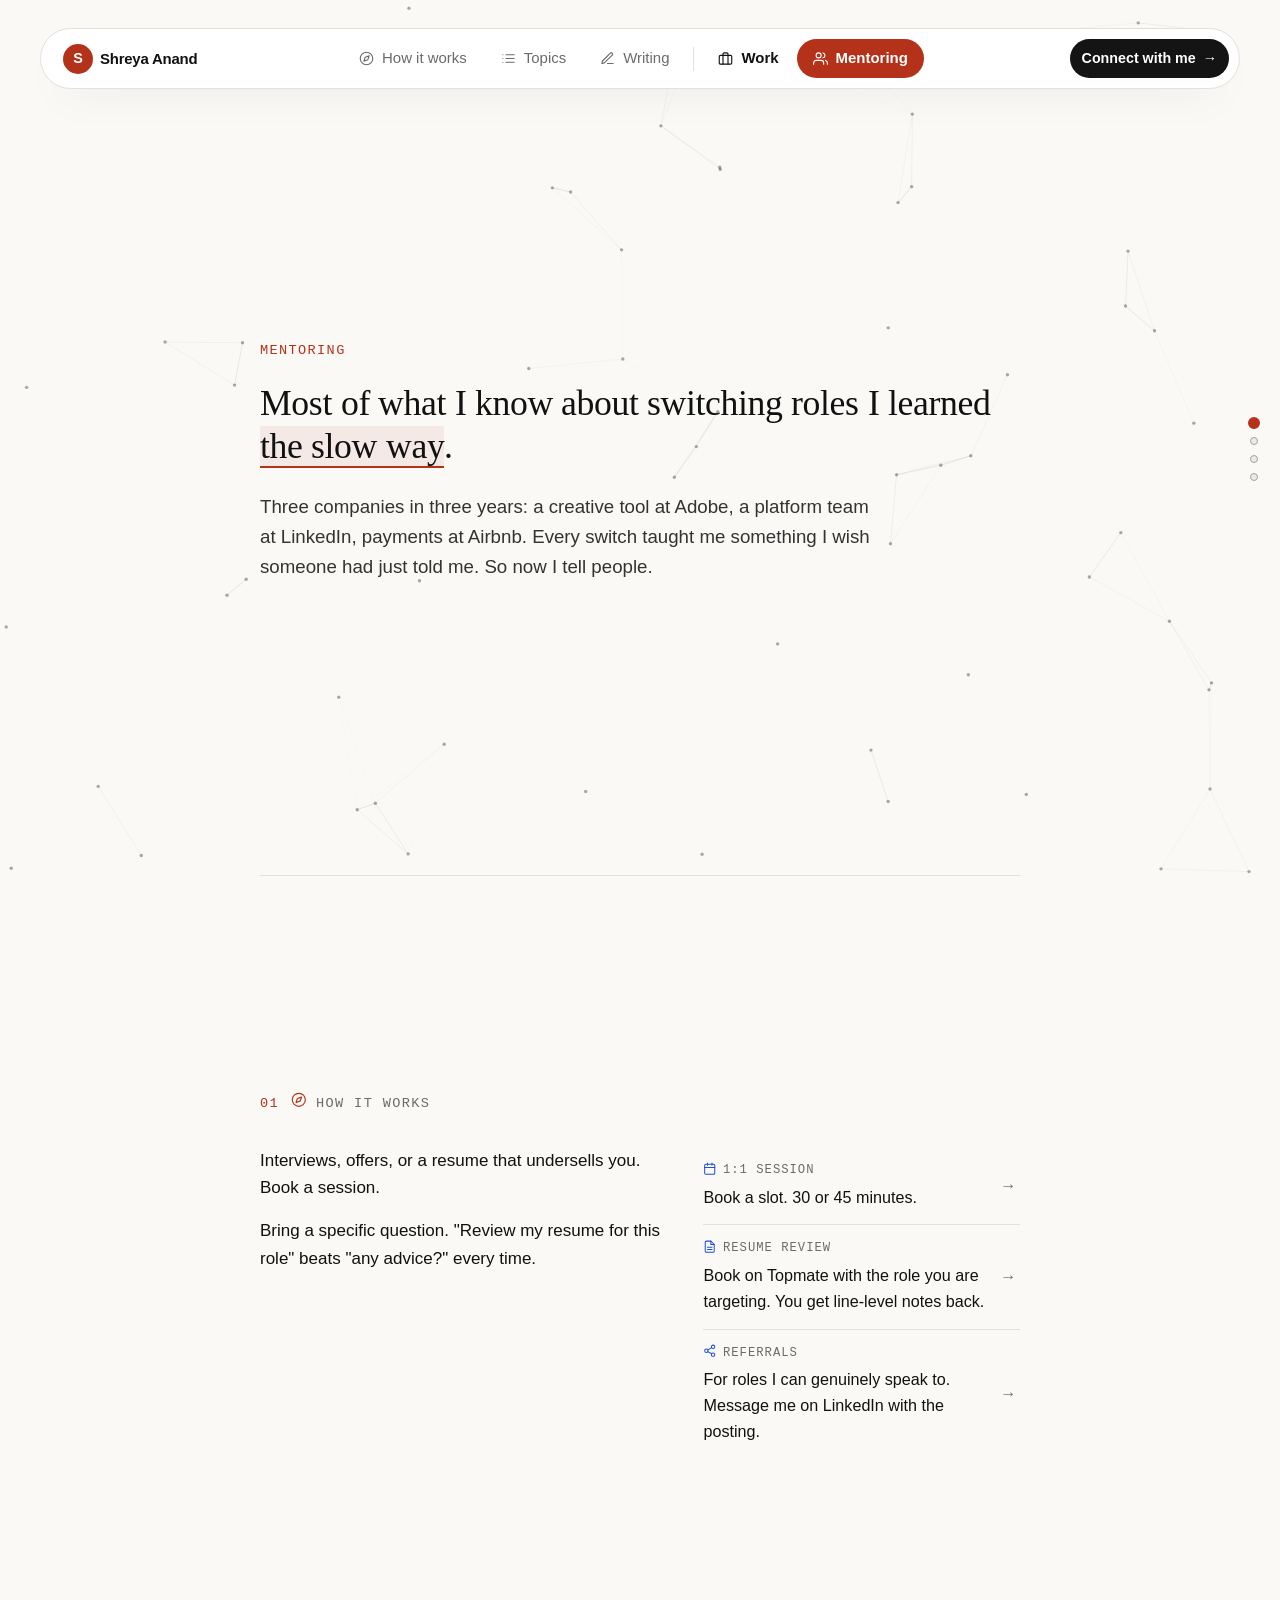
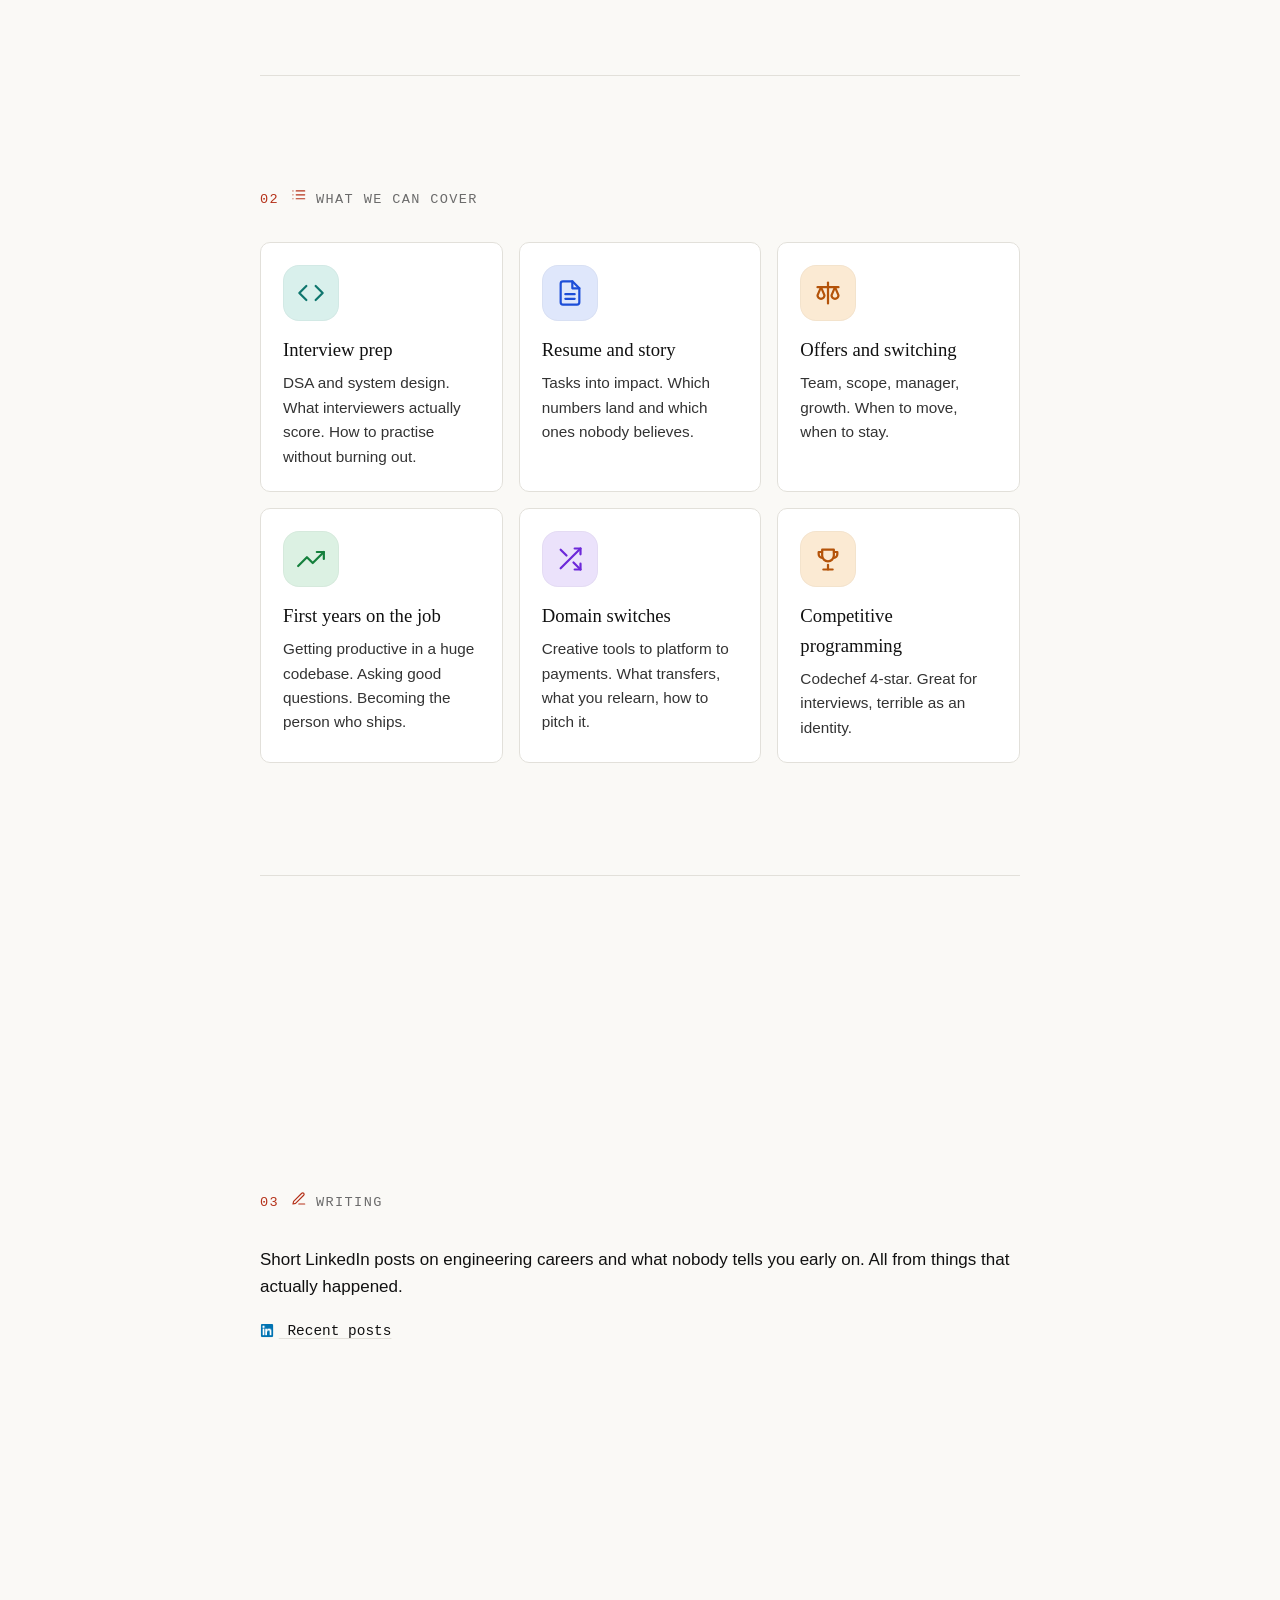
==== commit e0354209: "About: open to networking events Co-Authored-By: Claude Fable 5.1 <noreply@anthropic.com>" ====
--- a/mentoring.html
+++ b/mentoring.html
@@ -5,7 +5,7 @@
   <meta name="viewport" content="width=device-width, initial-scale=1">
   <title>Mentoring · Shreya Anand</title>
   <meta name="description" content="Shreya Anand mentors software engineers: interview prep, resume reviews, referrals, and deciding between offers.">
-  <link rel="stylesheet" href="styles.css?v=202610251518">
+  <link rel="stylesheet" href="styles.css?v=202610251525">
 </head>
 <body>
   <canvas id="net" aria-hidden="true"></canvas>
@@ -68,6 +68,6 @@
     </section>
   </main>
 
-  <script src="app.js?v=202610251518"></script>
+  <script src="app.js?v=202610251525"></script>
 </body>
 </html>
